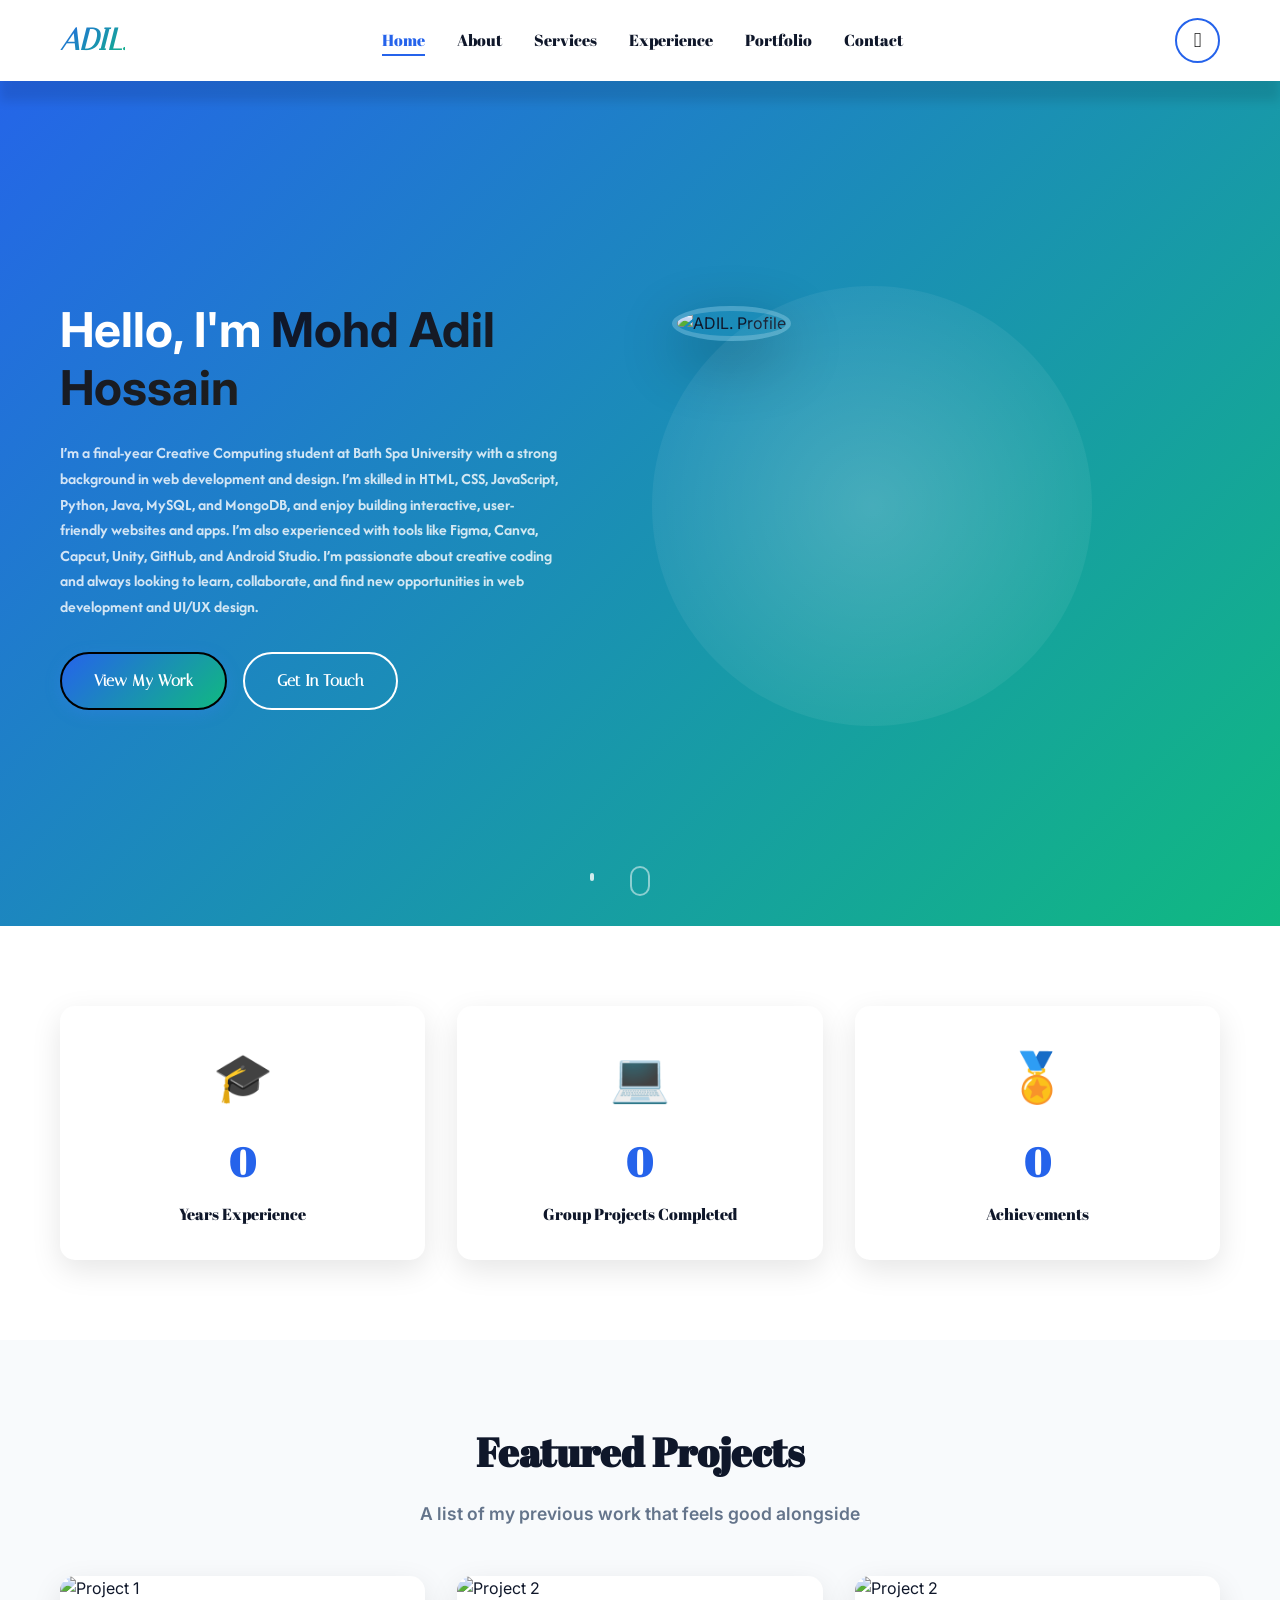
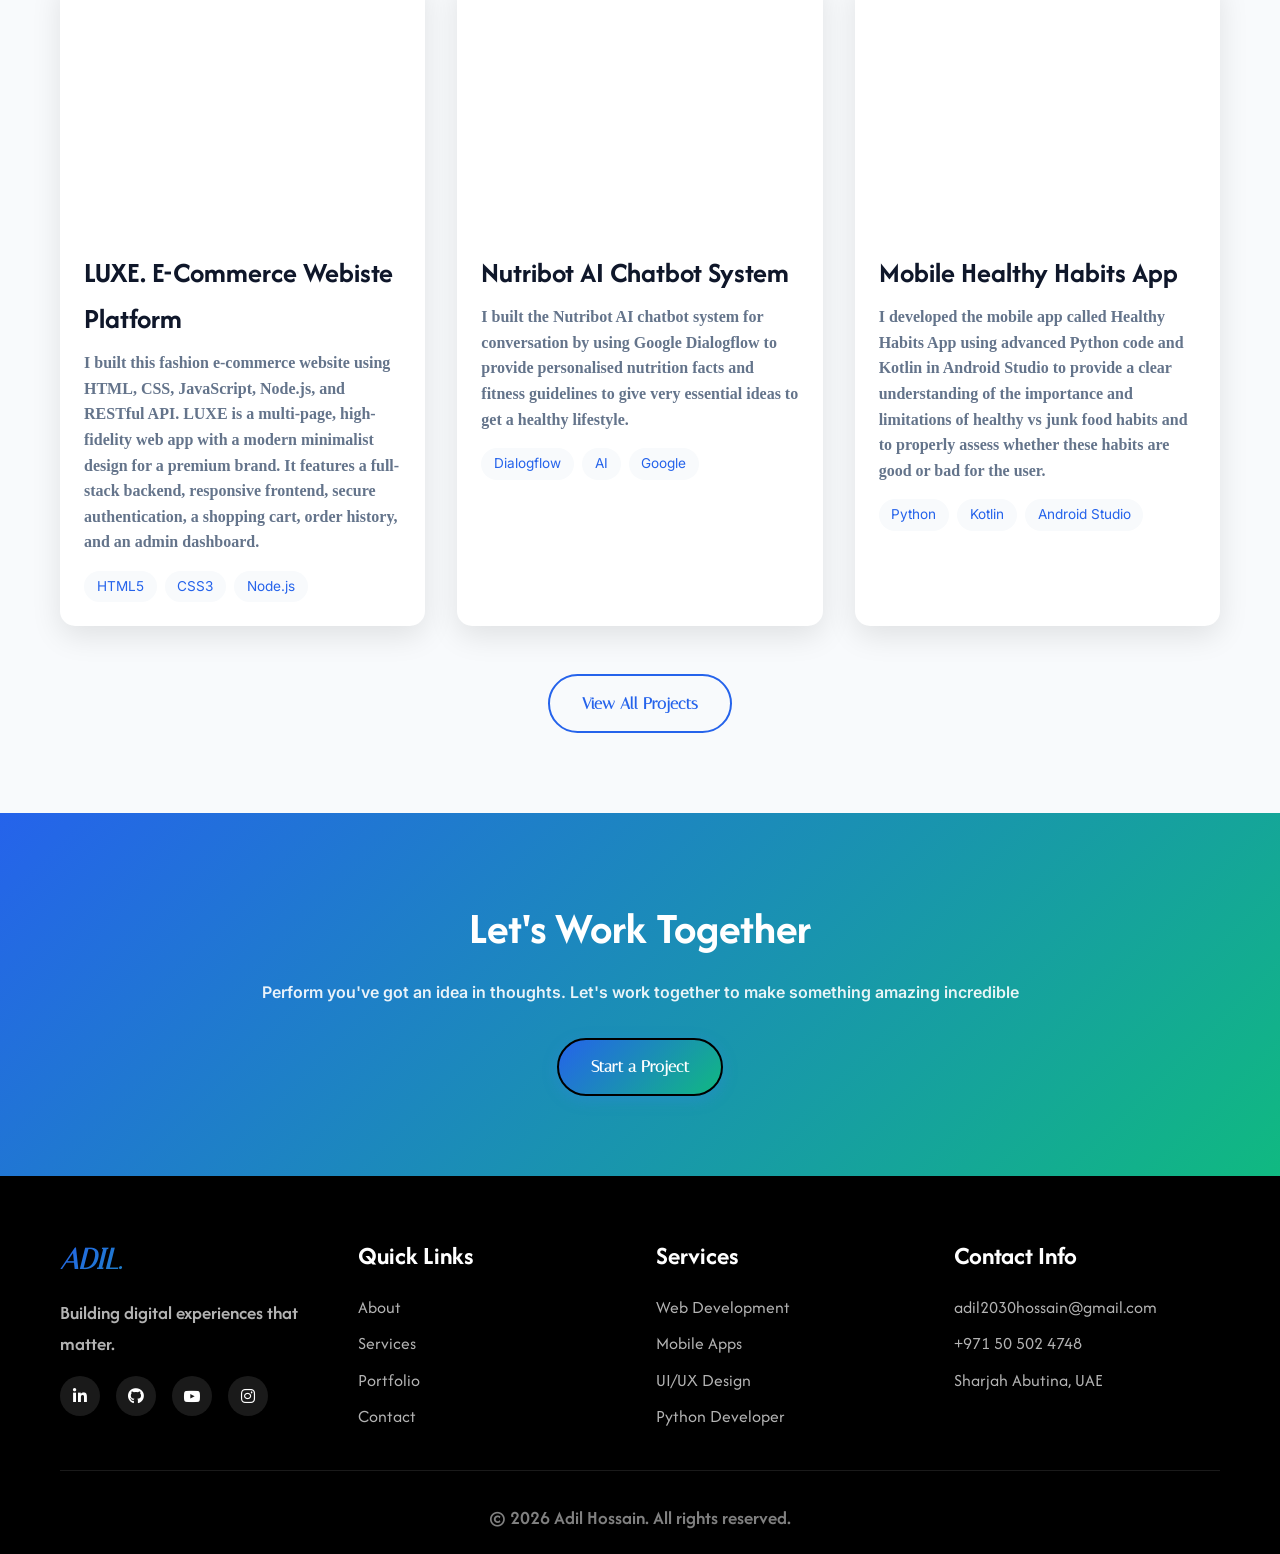
==== index.html @ f6f13a9c "html one" ====
<!DOCTYPE html>
<html lang="en">
<head>
    <meta charset="UTF-8">
    <meta name="viewport" content="width=device-width, initial-scale=1.0">
    <title>Adil. - Home</title>
    <link rel="stylesheet" href="css/styles.css">
    <link rel="stylesheet" href="https://cdnjs.cloudflare.com/ajax/libs/font-awesome/6.5.1/css/all.min.css">
    <link rel="stylesheet" href="https://cdnjs.cloudflare.com/ajax/libs/font-awesome/4.7.0/css/font-awesome.min.css">"
</head>
<body>
    
    <!-- Header/Navigation Section Tag -->
    <nav class="navbar" id="navbar">
        <div class="container nav-container">
            <!-- Logo Structure for styling -->
            <a class="Logo" href="/index.html">ADIL.</a>
            <ul class="nav-menu" id="navMenu">
                <li><a href="/index.html" class="active">Home</a></li>
                <li><a href="pages/about.html">About</a></li>
                <li><a href="pages/services.html">Services</a></li>
                <li><a href="pages/experience.html">Experience</a></li>
                <li><a href="pages/portfolio.html">Portfolio</a></li>
                <li><a href="pages/contact.html">Contact</a></li>
            </ul>
            <button class="theme-toggle" id="themeToggle" aria-label="Toggle theme">
                <span class="sun-icon">𖤓</span>
                <span class="moon-icon">⏾</span>
            </button>
            <div class="hamburger" id="hamburger">
                <span></span>
                <span></span>
                <span></span>
            </div>
        </div>
    </nav>

    <!-- Hero Section -->
    <section class="hero">
        <div class="hero-particles" id="particles"></div>
        <div class="container hero-content">
            <div class="hero-text">
                <h1 class="fade-in">Hello, I'm <span class="gradient-text">Mohd Adil Hossain</span></h1>
                <h2 class="typing-text" id="typingText"></h2>
                <p class="hero-description fade-in-delay">
                    I’m a final-year Creative Computing student at Bath Spa University with a strong background in web development and design. 
                    I’m skilled in HTML, CSS, JavaScript, Python, Java, MySQL, and MongoDB, and enjoy building interactive, user-friendly websites 
                    and apps. I’m also experienced with tools like Figma, Canva, Capcut, Unity, GitHub, and Android Studio. I’m passionate about 
                    creative coding and always looking to learn, collaborate, and find new opportunities in web development and UI/UX design.
                </p>
                <div class="hero-buttons fade-in-delay-2">
                    <a href="pages/portfolio.html" class="btn btn-primary">View My Work</a>
                    <a href="pages/contact.html" class="btn btn-secondary">Get In Touch</a>
                </div>
            </div>
            <div class="hero-image">
                <div class="image-wrapper">
                    <img src="/images/profile1.JPG" alt="ADIL. Profile" id="profileImg">
                    <div class="glow-effect"></div>
                </div>
            </div>
        </div>
        <div class="scroll-indicator">
            <span></span>
        </div>
    </section>

    <!-- Quick Stats -->
    <section class="stats-section">
        <div class="container">
            <div class="stats-grid">
                <!-- Card 1 -->
                <div class="stat-card">
                    <div class="stat-icon">🎓</div>
                    <h3 class="stat-number" data-target="3">0</h3>
                    <p>Years Experience</p>
                </div>
                <!-- Card 2 -->
                <div class="stat-card">
                    <div class="stat-icon">💻</div>
                    <h3 class="stat-number" data-target="15">0</h3>
                    <p>Group Projects Completed</p>
                </div>
                <!-- Card 3 -->
                <div class="stat-card">
                    <div class="stat-icon">🏅</div>
                    <h3 class="stat-number" data-target="3">0</h3>
                    <p>Achievements</p>
                </div>
            </div>
        </div>
    </section>

    <!-- featured work preview -->
    <section class="featured-section">
        <div class="container">
            <div class="section-header">
                <h2>Featured Projects</h2>
                <p>A list of my previous work that feels good alongside</p>
            </div>
            <div class="featured-grid">
                <!-- Project 1 -->
                <div class="featured-card">
                    <div class="featured-image">
                        <img src="/images/website.png" alt="Project 1">
                        <div class="featured-overlay">
                            <a href="https://luxe-ecommerce-website-live-afyw.vercel.app/" class="view-btn">View Project</a>
                        </div>
                    </div>
                    <div class="featured-content">
                        <h3>LUXE. E-Commerce Webiste Platform</h3>
                        <p>I built this fashion e-commerce website using HTML, CSS, JavaScript, Node.js, and RESTful API. LUXE is a multi-page, 
                            high-fidelity web app with a modern minimalist design for a premium brand. It features a full-stack backend, responsive 
                            frontend, secure authentication, a shopping cart, order history, and an admin dashboard.
                        </p>
                        <div class="tags">
                            <span>HTML5</span>
                            <span>CSS3</span>
                            <span>Node.js</span>
                        </div>
                    </div>
                </div>
                <!-- Project 2 -->
                <div class="featured-card">
                    <div class="featured-image">
                        <img src="/images/Nurtibot.jpg" alt="Project 2">
                        <div class="featured-overlay">
                            <a href="https://bot.dialogflow.com/28cc032a-9799-4721-a800-a01c3e913f15" class="view-btn">View Project</a>
                        </div>
                    </div>
                    <div class="featured-content">
                        <h3>Nutribot AI Chatbot System</h3>
                        <p>I built the Nutribot AI chatbot system for conversation by using Google Dialogflow to provide personalised nutrition facts 
                            and fitness guidelines to give very essential ideas to get a healthy lifestyle.
                        </p>
                        <div class="tags">
                            <span>Dialogflow</span>
                            <span>AI</span>
                            <span>Google</span>
                        </div>
                    </div>
                </div>
                <!-- Project 3 -->
                <div class="featured-card">
                    <div class="featured-image">
                        <img src="images/hh1.png" alt="Project 2">
                        <div class="featured-overlay">
                            <a href="https://github.com/DC-BSU-RAK/projects-collection-2025-MOHDADHIL2023" class="view-btn">View Project</a>
                        </div>
                    </div>
                    <div class="featured-content">
                        <h3>Mobile Healthy Habits App</h3>
                        <p>I developed the mobile app called Healthy Habits App using advanced Python code and Kotlin in Android Studio to provide a clear 
                            understanding of the importance and limitations of healthy vs junk food habits and to properly assess whether these habits are 
                            good or bad for the user.
                        </p>
                        <div class="tags">
                            <span>Python</span>
                            <span>Kotlin</span>
                            <span>Android Studio</span>
                        </div>
                    </div>
                </div>
            </div>
            <div class="view-all">
                <a href="pages/portfolio.html" class="btn btn-outline">View All Projects</a>
            </div>
        </div>
    </section>

    <!-- CTA Section -->
    <section class="cta-section">
        <div class="container">
            <div class="cta-content">
                <h2>Let's Work Together</h2>
                <p>Perform you've got an idea in thoughts. Let's work together to make something amazing incredible</p>
                <a href="pages/contact.html" class="btn btn-primary">Start a Project</a>
            </div>
        </div>
    </section>

    <!-- Footer -->
    <footer class="footer">
        <div class="container">
            <div class="footer-content">
                <div class="footer-section">
                    <h3 href="/index.html">ADIL.</h3>
                    <p>Building digital experiences that matter.</p>
                    <div class="social-links">
                        <a href="https://www.linkedin.com/in/mohd-adil-hossain/" aria-label="Linkedin"><i class="fab fa-linkedin"></i></a>
                        <a href="https://github.com/MOHDADHIL2023" aria-label="Github"><i class="fab fa-github"></i></a>
                        <a href="https://www.youtube.com/@mhd_adil_hossain" aria-label="Youtube"><i class="fa fa-youtube-play"></i></a>
                        <a href="https://www.instagram.com/mhd_adil_hossain/" aria-label="Instagram"><i class="fab fa-instagram"></i></a>
                    </div>
                </div>
                <div class="footer-section">
                    <h4>Quick Links</h4>
                    <ul>
                        <li><a href="pages/about.html">About</a></li>
                        <li><a href="pages/services.html">Services</a></li>
                        <li><a href="pages/portfolio.html">Portfolio</a></li>
                        <li><a href="pages/contact.html">Contact</a></li>
                    </ul>
                </div>
                <div class="footer-section">
                    <h4>Services</h4>
                    <ul>
                        <li><a href="pages/services.html">Web Development</a></li>
                        <li><a href="pages/services.html">Mobile Apps</a></li>
                        <li><a href="pages/services.html">UI/UX Design</a></li>
                        <li><a href="pages/services.html">Python Developer</a></li>
                    </ul>
                </div>
                <div class="footer-section">
                    <h4>Contact Info</h4>
                    <ul class="contact-info">
                        <li><a href="mailto:adil2030hossain@gmail.com">adil2030hossain@gmail.com</a></li>
                        <li>+971 50 502 4748</li>
                        <li>Sharjah Abutina, UAE</li>
                    </ul>
                </div>
            </div>
            <div class="footer-bottom">
                <p>&copy; 2026 Adil Hossain. All rights reserved.</p>
            </div>
        </div>
    </footer>

    <!-- Back to Top Button -->
    <button class="back-to-top" id="backToTop">↑</button>

    <script src="js/script.js"></script>

</body>
</html>
---- css/styles.css ----
/* import the custom fonts from google*/
@import url('https://fonts.googleapis.com/css2?family=Abhaya+Libre:wght@400;500;600;700;800&family=Aboreto&family=Abril+Fatface&family=Abyssinica+SIL&family=Afacad:ital,wght@0,400..700;1,400..700&family=Alice&family=Instrument+Serif:ital@0;1&family=Inter:ital,opsz,wght@0,14..32,100..900;1,14..32,100..900&family=Italiana&family=Patua+One&family=Stack+Sans+Notch:wght@200..700&display=swap');

/* ===== GLOBAL STYLES ===== */
:root {
    /* Light Mode Colors */
    --primary: #2563eb;
    --primary-dark: #1e40af;
    --secondary: #10b981;
    --accent: #059669;
    --dark: #000000;
    --dark-light: #1a1a1a;
    --light: #f8fafc;
    --text-dark: #0f172a;
    --text-light: #64748b;
    --white: #ffffff;
    --bg-primary: #ffffff;
    --bg-secondary: #f8fafc;
    --card-bg: #ffffff;
    --gradient: linear-gradient(135deg, #2563eb 0%, #10b981 100%);
    --shadow: 0 10px 30px rgba(0, 0, 0, 0.1);
    --shadow-lg: 0 20px 60px rgba(0, 0, 0, 0.15);
}

/* Dark Mode Colors */
body.dark-mode {
    --primary: #3b82f6;
    --primary-dark: #2563eb;
    --secondary: #10b981;
    --accent: #059669;
    --dark: #ffffff;
    --light: #0f172a;
    --text-dark: #f1f5f9;
    --text-light: #94a3b8;
    --bg-primary: #0a0a0a;
    --bg-secondary: #1a1a1a;
    --card-bg: #1e1e1e;
    --gradient: linear-gradient(135deg, #2563eb 0%, #10b981 100%);
    --shadow: 0 10px 30px rgba(0, 0, 0, 0.5);
    --shadow-lg: 0 20px 60px rgba(0, 0, 0, 0.7);
}

* {
    margin: 0;
    padding: 0;
    box-sizing: border-box;
}

html {
    scroll-behavior: smooth;
}

body {
    font-family: "Inter", sans-serif;
    line-height: 1.6;
    color: var(--text-dark);
    background: var(--bg-primary);
    overflow-x: hidden;
    transition: background-color 0.3s ease, color 0.3s ease;
}

.container {
    max-width: 1200px;
    margin: 0 auto;
    padding: 0 20px;
}

/* ===== NAVIGATION ===== */
.navbar {
    position: fixed;
    top: 0;
    left: 0;
    width: 100%;
    font-family: "Abril Fatface", serif;
    background: var(--bg-primary);
    backdrop-filter: blur(10px);
    box-shadow: 0 20px 10px rgba(0, 0, 0, 0.1);
    z-index: 1000;
    transition: all 0.3s ease;
}

body.dark-mode .navbar {
    background: rgba(10, 10, 10, 0.95);
    box-shadow: 0 20px 20px rgba(0, 0, 0, 0.15);
}

.navbar.scrolled {
    background: var(--bg-primary);
    box-shadow: 0 20px 20px rgba(0, 0, 0, 0.15);
}

body.dark-mode .navbar.scrolled {
    box-shadow: 0 2px 20px rgba(255, 255, 255, 0.1);
}

.nav-container {
    display: flex;
    justify-content: space-between;
    align-items: center;
    padding: 1rem 20px;
}

.Logo {
    font-size: 1.9rem;
    font-weight: 800;
    background: var(--gradient);
    -webkit-background-clip: text;
    -webkit-text-fill-color: transparent;
    background-clip: text;
    text-decoration: none;
    font-family: "Italiana", sans-serif;
    font-style: italic;
}

.nav-menu {
    display: flex;
    list-style: none;
    gap: 2rem;
    align-items: center;
}

.nav-menu a {
    text-decoration: none;
    color: var(--text-dark);
    font-weight: 500;
    transition: color 0.3s ease;
    position: relative;
}

.nav-menu a::after {
    content: '';
    position: absolute;
    bottom: -5px;
    left: 0;
    width: 0;
    height: 2px;
    background: var(--primary);
    transition: width 0.3s ease;
}

.nav-menu a:hover::after,
.nav-menu a.active::after {
    width: 100%;
}

.nav-menu a:hover,
.nav-menu a.active {
    color: var(--primary);
}

.hamburger {
    display: none;
    flex-direction: column;
    cursor: pointer;
    gap: 5px;
}

.hamburger span {
    width: 25px;
    height: 3px;
    background: var(--text-dark);
    transition: all 0.3s ease;
}

/* Theme Toggle Button */
.theme-toggle {
    background: var(--card-bg);
    border: 2px solid var(--primary);
    width: 45px;
    height: 45px;
    border-radius: 50px;
    display: flex;
    align-items: center;
    justify-content: center;
    cursor: pointer;
    font-size: 1.3rem;
    transition: all 0.3s ease;
    margin-left: 1rem;
}

.theme-toggle:hover {
    background: var(--primary);
    color: var(--white);
    transform: rotate(20deg);
}

.theme-toggle .sun-icon, .theme-toggle .moon-icon {
    display: none;
}

body.dark-mode .theme-toggle .moon-icon {
    display: block;
}

body:not(.dark-mode) .theme-toggle .sun-icon {
    display: block;
}

/* ==== BUTTONS ==== */
.btn {
    display: inline-block;
    padding: 0.9rem 2rem;
    border-radius: 50px;
    text-decoration: none;
    font-family: "Italiana", sans-serif;
    font-weight: 800;
    transition: all 0.3s ease;
    cursor: pointer;
    border: 2px solid var(--dark);
    font-size: 1rem;
}

.btn-primary {
    background: var(--gradient);
    color: var(--white);
    box-shadow: 0 4px 15px rgba(59, 130, 246, 0.3);
}

.btn-primary:hover {
    transform: translateY(-2px);
    box-shadow: 0 6px 20px rgba(59, 130, 246, 0.4);
}

.btn-secondary {
    background: transparent;
    color: var(--white);
    border: 2px solid var(--white);
}

.btn-secondary:hover {
    background: var(--white);
    color: var(--primary);
}

.btn-outline {
    background: transparent;
    color: var(--primary);
    border: 2px solid var(--primary);
}

.btn-outline:hover {
    background: var(--primary);
    color: var(--white);
}

.btn-block {
    width: 100%;
    text-align: center;
}

/* ==== HERO SECTION ==== */
.hero {
    min-height: 100vh;
    background: var(--gradient);
    display: flex;
    align-items: center;
    justify-content: center;
    padding: 120px 20px 60px;
    position: relative;
    overflow: hidden;
}

.hero-particles {
    position: absolute;
    width: 100%;
    height: 100%;
    top: 0;
    left: 0;
}

.hero-content {
    display: grid;
    grid-template-columns: 1fr 1fr;
    gap: 4rem;
    align-items: center;
    position: relative;
    z-index: 1;
}

.hero-text h1 {
    font-size: 3.0rem;
    color: var(--white);
    margin-bottom: 1rem;
    line-height: 1.2;
}

.gradient-text {
    background: linear-gradient(135deg, #0f172a 0%, #1e1e1e 100%);
    -webkit-background-clip: text;
    -webkit-text-fill-color: transparent;
}

.typing-text {
    font-size: 1.8rem;
    color: rgba(255, 255, 255, 0.9);
    margin-bottom: 1.5rem;
}

.hero-description {
    font-size: 1.0rem;
    color: rgba(255, 255, 255, 0.8);
    font-family: "Afacad", sans-serif;
    margin-bottom: 2rem;
    font-weight: 800;
    max-width: 500px;
}

.hero-buttons {
    display: flex;
    gap: 1rem;
    flex-wrap: wrap;
}

.image-wrapper {
    position: relative;
    width: 400px;
    height: 400px;
}

.image-wrapper img {
    width: 100%;
    height: 100%;
    border: 5px solid rgba(255, 255, 255, 0.2);
    box-shadow: 0 20px 60px rgba(0, 0, 0, 0.3);
    border-radius: 60%;
    object-fit: cover;
}

.glow-effect {
    position: absolute;
    inset: -20px;
    background: radial-gradient(circle, rgba(255,255,255,0.2), transparent);
    border-radius: 50%;
    animation: pulse 3s ease-in-out infinite;
}

@keyframes pulse {
    0%, 100% {
        opacity: 0.5;
        transform: scale(1);
    }
    50% {
        opacity: 0.8;
        transform: scale(1.05);
    }
}

.scroll-indicator {
    position: absolute;
    bottom: 30px;
    left: 50%;
    transform: translateX(-50%);
}

.scroll-indicator span {
    display: block;
    width: 20px;
    height: 30px;
    border: 2px solid rgba(255,255,255,0.5);
    border-radius: 15px;
    position: relative;
}

.scroll-indicator span::before {
    content: '';
    position: absolute;
    top: 5px;
    left: 50%;
    transform: translateX(-50px);
    width: 4px;
    height: 8px;
    background: rgba(255,255,255,0.8);
    border-radius: 2px;
    animation: scroll 2s infinite;
}

@keyframes scroll {
    0% {
        opacity: 1;
        transform: translateX(-50%) translateY(0);
    }
    100% {
        opacity: 0;
        transform: translateX(-50%) translateY(15px);
    }
}

/* ===== PAGE HEADER ===== */
.page-header {
    padding: 150px 20px 80px;
    background: var(--gradient);
    text-align: center;
    color: var(--white);
}

.page-header h1 {
    font-size: 3rem;
    margin-bottom: 1rem;
}

.page-header p {
    font-size: 1.25rem;
    font-family: "Afacad", sans-serif;
    font-weight: 500;
    opacity: 0.9;
}

/* ===== STATS SECTION ===== */
.stats-section {
    padding: 80px 20px;
    background: var(--bg-primary);
}

.stats-grid {
    display: grid;
    grid-template-columns: repeat(auto-fit, minmax(200px, 1fr));
    gap: 2rem;
}

.stat-card {
    text-align: center;
    padding: 2rem;
    font-family: "Abril Fatface", serif;
    background: var(--card-bg);
    border-radius: 15px;
    transition: transform 0.3s ease;
    box-shadow: var(--shadow);
}

.stat-card:hover {
    transform: translateY(-10px);
}

.stat-icon {
    font-size: 3rem;
    margin-bottom: 1rem;
}

.stat-number {
    font-size: 2.5rem;
    color: var(--primary);
    font-weight: 700;
    margin-bottom: 0.5rem;
}

/* ===== FEATURED SECTION ===== */
.featured-section {
    padding: 80px 20px;
    background: var(--bg-secondary);
}

.section-header {
    text-align: center;
    margin-bottom: 3rem;
}

.section-header h2 {
    font-size: 2.5rem;
    margin-bottom: 1rem;
    font-family: "Abril Fatface", serif;
    color: var(--text-dark);
}

.section-header p {
    color: var(--text-light);
    font-size: 1.1rem;
    font-weight: 600;
    font-family: "Inter", sans-serif;
}

.featured-grid {
    display: grid;
    grid-template-columns: repeat(auto-fit, minmax(300px, 1fr));
    gap: 2rem;
    margin-bottom: 3rem;
}

.featured-card {
    background: var(--card-bg);
    border-radius: 15px;
    overflow: hidden;
    box-shadow: var(--shadow);
    transition: transform 0.3s ease;
}

.featured-card:hover {
    transform: translateY(-10px);
}

.featured-image {
    position: relative;
    height: 250px;
    overflow: hidden;
}

.featured-image img {
    width: 100%;
    height: 100%;
    object-fit: cover;
    transition: transform 0.3s ease;
}

.featured-card:hover .featured-image img {
    transform: scale(1.1);
}

.featured-overlay {
    position: absolute;
    inset: 0;
    background: rgba(59, 130, 246, 0.9);
    display: flex;
    align-items: center;
    justify-content: center;
    opacity: 0;
    transition: opacity 0.3s ease;
}

.featured-card:hover .featured-overlay {
    opacity: 1;
}

.view-btn {
    padding: 0.8rem 2rem;
    background: var(--white);
    color: var(--primary);
    border: none;
    border-radius: 50px;
    cursor: pointer;
    font-weight: 600;
    text-decoration: none;
}

.featured-content {
    padding: 1.5rem;
}

.featured-content h3 {
    font-size: 1.8rem;
    margin-bottom: 0.5rem;
    font-family: "Afacad", sans-serif;
    color: var(--text-dark);
}

.featured-content p {
    color: var(--text-light);
    margin-bottom: 1rem;
    font-weight: 600;
    font-family: 'Times New Roman', Times, serif;
}

.tags {
    display: flex;
    gap: 0.5rem;
    flex-wrap: wrap;
}

.tags span {
    padding: 0.3rem 0.8rem;
    background: var(--light);
    color: var(--primary);
    border-radius: 20px;
    font-size: 0.85rem;
}

.view-all {
    text-align: center;
}

/* ===== CTA SECTION ===== */
.cta-section {
    padding: 80px 20px;
    background: var(--gradient);
    text-align: center;
    color: var(--white);
}

.cta-content h2 {
    font-size: 2.8rem;
    font-family: "Afacad", sans-serif;
    margin-bottom: 1rem;
}

.cta-content p {
    font-size: 1.0rem;
    font-family: "Inter", sans-serif;
    margin-bottom: 2rem;
    font-weight: 600;
    opacity: 0.9;
}

/* ===== ABOUT SECTION ===== */
.about-section {
    padding: 80px 20px;
    background: var(--bg-primary);
}

.about-grid {
    display: grid;
    grid-template-columns: 1fr 1.5fr;
    gap: 4rem;
    align-items: center;
}

.about-image {
    position: relative;
}

.about-image img {
    width: 100%;
    border-radius: 15px;
    box-shadow: var(--shadow-lg);
}

.experience-badge {
    position: absolute;
    bottom: 20px;
    right: 20px;
    background: var(--card-bg);
    padding: 1.5rem;
    border-radius: 15px;
    box-shadow: var(--shadow);
    text-align: center;
}

.badge-number {
    font-size: 2.5rem;
    font-weight: 700;
    font-family: "Afacad", sans-serif;
    color: var(--primary);
    display: block;
}

.badge-text {
    font-size: 1.2rem;
    font-family: "Afacad", sans-serif;
    margin-bottom: 0.5rem;
}

.about-content h2 {
    font-size: 2.5rem;
    margin-bottom: 0.5rem;
}

.about-content h3 {
    font-size: 1.5rem;
    margin-bottom: 1.5rem;
}

.about-content p {
    margin-bottom: 1rem;
    color: var(--text-dark);
    font-family: "Afacad", sans-serif;
    line-height: 1.8;
}

/* ===== SKILLS SECTION ===== */
.skills-section {
    padding: 80px 20px;
    background: var(--bg-secondary);
}

.skills-grid {
    display: grid;
    grid-template-columns: repeat(auto-fit, minmax(280px, 1fr));
    gap: 2rem;
}

.skill-category {
    background: var(--card-bg);
    padding: 2rem;
    border-radius: 15px;
    box-shadow: var(--shadow);
}

.skill-category h3 {
    margin-bottom: 1.5rem;
    color: var(--primary);
}

.skill-info {
    display: flex;
    font-family: "Afacad", sans-serif;
    justify-content: space-between;
    margin-bottom: 0.5rem;
    font-size: 1.18rem;
}

.skill-bar {
    height: 8px;
    background: var(--bg-secondary);
    border-radius: 10px;
    overflow: hidden;
}

.skill-progress {
    height: 100%;
    background: var(--gradient);
    border-radius: 10px;
    transition: width 1s ease;
}

/* ===== EDUCATION & TIMELINE ===== */
.education-section, .experience-section {
    padding: 80px 20px;
    background: var(--bg-primary);
}

.timeline {
    position: relative;
    max-width: 900px;
    margin: 0 auto;
}

.timeline::before {
    content: '';
    position: absolute;
    left: 50%;
    transform: translateX(-50%);
    width: 2px;
    height: 100%;
    background: var(--primary);
}

.timeline-item {
    margin-bottom: 3rem;
    position: relative;
}

.timeline-item.left {
    padding-right: 50%;
    text-align: right;
}

.timeline-item.right {
    padding-left: 50%;
}

.timeline-icon {
    position: absolute;
    left: 50%;
    transform: translateX(-50%);
    width: 50px;
    height: 50px;
    background: var(--card-bg);
    border: 3px solid var(--primary);
    border-radius: 50%;
    display: flex;
    align-items: center;
    justify-content: center;
    font-size: 1.5rem;
    z-index: 1;
}

.timeline-content {
    background: var(--card-bg);
    padding: 2rem;
    border-radius: 15px;
    box-shadow: var(--shadow);
}

.timeline-content h3 {
    font-size: 1.5rem;
    font-family: "Afacad", sans-serif;
    margin-bottom: 0.3rem;
    color: var(--text-dark);
}

.timeline-content h4 {
    color: var(--primary);
    font-size: 1rem;
    font-family: "Italiana", sans-serif;
    margin-bottom: 1rem;
}

.timeline-content p {
    list-style-position: inside;
    color: var(--text-light);
}

.timeline-content ul {
    list-style-position: inside;
    color: var(--text-light);
}

.tech-stack {
    display: flex;
    gap: 0.5rem;
    flex-wrap: wrap;
    margin-top: 1rem;
}

.tech-stack span {
    padding: 0.3rem 0.8rem;
    background: var(--bg-secondary);
    border-radius: 20px;
    font-size: 0.85rem;
    color: var(--primary);
}

/* ===== CERTIFICATES ===== */
.certifications-section {
    padding: 80px 20px;
    background: var(--bg-secondary);
}

.cert-grid {
    display: grid;
    grid-template-columns: repeat(auto-fit, minmax(280px, 1fr));
    gap: 2rem;
}

.cert-card {
    background: var(--card-bg);
    border-radius: 15px;
    box-shadow: var(--shadow);
    overflow: hidden;
    transition: transform 0.3s ease, box-shadow 0.3s ease;
}

.cert-card:hover {
    transform: translateY(-10px);
    box-shadow: var(--shadow-lg);
}

.cert-image {
    width: 100%;
    height: 200px;
    background: linear-gradient(135deg, #667eea 0%, #764ba2 100%);
    display: flex;
    align-items: center;
    justify-content: center;
    overflow: hidden;
}

.cert-image img {
    width: 100%;
    height: 100%;
    object-fit: cover;
}

.cert-info {
    padding: 1.5rem;
}

.cert-icon {
    font-size: 3rem;
    margin-bottom: 1rem;
}

.cert-card h3 {
    font-size: 1.5rem;
    font-family: "Afacad", sans-serif;
    margin-bottom: 0.5rem;
    color: var(--text-dark);
}

.cert-card p {
    color: var(--text-light);
    margin-bottom: 0.5rem;
    font-family: "Italiana", sans-serif;
    font-size: 1rem;
    font-weight: 500;
}

.cert-year {
    display: inline-block;
    padding: 0.3rem 1rem;
    background: var(--bg-secondary);
    color: var(--primary);
    border-radius: 20px;
    font-size: 0.85rem;
    font-weight: 600;
}

/* ===== SERVICES ===== */
.services-section {
    padding: 80px 20px;
    background: var(--bg-primary);
}

.services-grid {
    display: grid;
    grid-template-columns: repeat(auto-fit, minmax(320px, 1fr));
    gap: 2rem;
}

.service-card {
    background: var(--card-bg);
    padding: 2.5rem;
    border-radius: 15px;
    transition: all 0.3s ease;
    box-shadow: var(--shadow);
}

.service-card:hover {
    transform: translateY(-10px);
    box-shadow: var(--shadow-lg);
}

.service-icon {
    font-size: 3.5rem;
    margin-bottom: 1rem;
}

.service-card h3 {
    font-size: 1.8rem;
    font-family: "Afacad", sans-serif;
    margin-bottom: 1rem;
    color: var(--text-dark);
}

.service-card > p {
    color: var(--text-light);
    font-weight: 600;
    font-family: 'Times New Roman', Times, serif;
    margin-bottom: 1.5rem;
}

.service-tech {
    display: flex;
    gap: 0.5rem;
    flex-wrap: wrap;
}

.service-tech span {
    padding: 0.3rem 0.8rem;
    background: var(--light);
    border: 1px solid var(--primary);
    color: var(--primary);
    border-radius: 20px;
    font-size: 0.85rem;
}

/* ===== INTERNSHIP ===== */
.internship-section {
    padding: 80px 20px;
    background: var(--bg-secondary);
}

.internship-grid {
    display: grid;
    grid-template-columns: repeat(auto-fit, minmax(400px, 1fr));
    gap: 2rem;
}

.internship-card {
    background: var(--card-bg);
    padding: 2rem;
    border-radius: 15px;
    box-shadow: var(--shadow);
}

.internship-header {
    display: flex;
    justify-content: space-between;
    align-items: center;
    margin-bottom: 0.5rem;
}

.internship-header h3 {
    font-size: 1.3rem;
    color: var(--text-dark);
    font-size: 1.5rem;
    font-family: "Afacad", sans-serif;
}

.internship-date {
    padding: 0.3rem 1rem;
    background: var(--primary);
    color: var(--white);
    border-radius: 20px;
    font-size: 0.85rem;
}

.internship-card h4 {
    color: var(--primary);
    margin-bottom: 1rem;
    font-size: 1rem;
    font-family: Italiana, sans-serif;
}

.internship-card p {
    color: var(--text-light);
    margin-bottom: 1rem;
}

.internship-card ul {
    list-style-position: inside;
    color: var(--text-light);
}

/* ===== PORTFOLIO ===== */
.filter-section {
    padding: 60px 20px 20px;
    background: var(--bg-primary);
}

.filter-buttons {
    display: flex;
    justify-content: center;
    gap: 1rem;
    flex-wrap: wrap;
}

.filter-btn {
    padding: 0.7rem 1.5rem;
    background: var(--card-bg);
    border: 2px solid transparent;
    border-radius: 50px;
    cursor: pointer;
    transition: all 0.3s ease;
    font-weight: 500;
    color: var(--text-dark);
    font-size: 1.1rem;
    font-family: "Afacad", sans-serif;
}

.filter-btn:hover, .filter-btn.active {
    background: var(--primary);
    color: var(--white);
    border-color: var(--primary);
}

.portfolio-section {
    padding: 40px 20px 80px;
    background: var(--bg-primary);
}
 
.portfolio-grid {
    display: grid;
    grid-template-columns: repeat(auto-fill, minmax(320px, 1fr));
    gap: 2rem;
}
 
.portfolio-item {
    background: var(--card-bg);
    border-radius: 15px;
    overflow: hidden;
    box-shadow: var(--shadow);
    transition: transform 0.3s ease;
}
 
.portfolio-item:hover {
    transform: translateY(-10px);
}
 
.portfolio-image {
    position: relative;
    height: 250px;
    overflow: hidden;
}
 
.portfolio-image img {
    width: 100%;
    height: 100%;
    object-fit: cover;
    transition: transform 0.3s ease;
}
 
.portfolio-item:hover .portfolio-image img {
    transform: scale(1.1);
}
 
.portfolio-overlay {
    position: absolute;
    inset: 0;
    background: rgba(59, 130, 246, 0.95);
    display: flex;
    align-items: center;
    justify-content: center;
    opacity: 0;
    transition: opacity 0.3s ease;
}
 
.portfolio-item:hover .portfolio-overlay {
    opacity: 1;
}
 
.portfolio-info {
    text-align: center;
    color: var(--white);
    padding: 2rem;
}
 
.portfolio-info h3 {
    margin-bottom: 0.5rem;
    font-size: 1.5rem;
    font-family: "Afacad", sans-serif;
}
 
.portfolio-info p {
    margin-bottom: 1rem;
    font-size: 1rem;
    font-weight: 600;
    font-family: Italiana, sans-serif;
}
 
.view-details {
    padding: 0.7rem 1.5rem;
    background: var(--white);
    color: var(--primary);
    border: none;
    border-radius: 50px;
    cursor: pointer;
    font-weight: 600;
}
 
.portfolio-tags {
    padding: 1rem;
    display: flex;
    gap: 0.5rem;
    flex-wrap: wrap;
}
 
.portfolio-tags span {
    padding: 0.3rem 0.8rem;
    background: var(--bg-secondary);
    color: var(--primary);
    border-radius: 20px;
    font-size: 0.85rem;
}

/* ===== MODEL ===== */
.modal {
    display: none;
    position: fixed;
    inset: 0;
    background: rgba(0, 0, 0, 0.85);
    z-index: 2000;
    align-items: center;
    justify-content: center;
    padding: 20px;
}

.modal.active {
    display: flex;
}

.modal-content {
    background: var(--card-bg);
    max-width: 700px;
    width: 100%;
    border-radius: 15px;
    padding: 2rem;
    max-height: 90vh;
    overflow-y: auto;
    position: relative;
}

.modal-close {
    position: absolute;
    top: 1rem;
    right: 1rem;
    font-size: 2rem;
    cursor: pointer;
    color: var(--text-light);
    transition: color 0.3s ease;
}

.modal-close:hover {
    color: var(--text-dark);
}

/* ===== CONTACT ===== */
.contact-section {
    padding: 80px 20px;
    background: var(--bg-primary);
}

.contact-grid {
    display: grid;
    grid-template-columns: 1fr 1.5fr;
    gap: 4rem;
}

.contact-info-side h2 {
    font-size: 2.5rem;
    margin-bottom: 1rem;
    font-family: "Afacad", sans-serif;
    color: var(--text-dark);
}

.contact-info-side > p {
    color: var(--text-light);
    margin-bottom: 2rem;
    line-height: 1.8;
    font-size: 1.1rem;
    font-weight: 700;
    font-family: Italiana, sans-serif;
}

.conatct-details {
    margin-bottom: 2rem;
}

.contact-item {
    display: flex;
    gap: 1rem;
    margin-bottom: 2rem;
    padding: 1.5rem;
    background: var(--card-bg);
    border-radius: 15px;
    box-shadow: var(--shadow);
    font-size: 1.2rem;
    font-family: "Afacad", sans-serif;
}

.contact-icon {
    font-size: 2rem;
    width: 50px;
    height: 50px;
    display: flex;
    align-items: center;
    justify-content: center;
}

.contact-item h4 {
    font-size: 1.2rem;
    margin-bottom: 0.3rem;
    color: var(--text-dark);
    font-family: "Afacad", sans-serif;
}

.contact-item p {
    color: var(--text-light);
    margin-bottom: 0.5rem;
}

.contact-item a {
    color: var(--primary);
    text-decoration: none;
    font-weight: 500;
}

.social-connect {
    margin-top: 2rem;
}

.social-connect h4 {
    margin-bottom: 1rem;
    font-family: "Afacad", sans-serif;
    font-size: 1.1rem;
}

.social-links-large {
    display: flex;
    flex-direction: column;
    gap: 0.5rem;
}

.social-links-large a {
    display: flex;
    align-items: center;
    gap: 1rem;
    padding: 1rem;
    background: var(--card-bg);
    border-radius: 10px;
    color: var(--text-dark);
    text-decoration: none;
    transition: all 0.3s ease;
    box-shadow: var(--shadow);
    font-weight: 700;
    font-family: Italiana, sans-serif;
}

.social-links-large a:hover {
    background: var(--primary);
    color: var(--white);
}

.contact-form {
    background: var(--card-bg);
    padding: 2.5rem;
    border-radius: 15px;
    box-shadow: var(--shadow);
}

.contact-form h3 {
    font-size: 2rem;
    margin-bottom: 0.5rem;
    color: var(--text-dark);
    font-family: "Afacad", sans-serif;
}

.contact-form > p {
    color: var(--text-light);
    margin-bottom: 2rem;
    font-weight: 700;
    font-family: Italiana, sans-serif;
}

.form-group {
    margin-bottom: 1.5rem;
}

.form-group label {
    display: block;
    margin-bottom: 0.5rem;
    color: var(--text-dark);
    font-weight: 500;
}

.form-group input,
.form-group select,
.form-group textarea {
    width: 100%;
    padding: 0.9rem;
    border: 2px solid transparent;
    background: var(--bg-primary);
    color: var(--text-dark);
    border-radius: 10px;
    font-size: 1rem;
    font-family: inherit;
    transition: border-color 0.3s ease;
}

.form-group input:focus,
.form-group select:focus,
.form-group textarea:focus {
    outline: none;
    border-color: var(--primary);
}

.checkbox-group label {
    display: flex;
    align-items: center;
    gap: 0.5rem;
    cursor: pointer;
}

.checkbox-group input[type="checkbox"] {
    width: auto;
    cursor: pointer;
}

.form-message {
    margin-top: 1rem;
    padding: 1rem;
    border-radius: 10px;
    display: none;
}

.form-message.success {
    background: #d1fae5;
    color: #065f46;
    display: block;
}

.form-message.error {
    background: #fee2e2;
    color: #991b1b;
    display: block;
}

/* ===== FOOTER ===== */
.footer {
    background: black;
    color: var(--white);
    padding: 60px 20px 20px;
}

.footer-content {
    display: grid;
    grid-template-columns: repeat(auto-fit, minmax(200px, 1fr));
    gap: 2rem;
    margin-bottom: 2rem;
}

.footer-section h3 {
    font-size: 1.8rem;
    margin-bottom: 1rem;
    background: var(--gradient);
    -webkit-background-clip: text;
    -webkit-text-fill-color: transparent;
    font-family: "Italiana", sans-serif;
    font-style: italic;
}

.footer-section h4 {
    font-size: 1.6rem;
    font-family: "Afacad", sans-serif;
    margin-bottom: 1rem;
}

.footer-section p {
    color: rgba(255, 255, 255, 0.7);
    font-weight: 600;
    font-size: 1.2rem;
    font-family: "Afacad", sans-serif;
    margin-bottom: 1rem;
}

.footer-section ul {
    list-style: none;
}

.footer-section ul li {
    margin-bottom: 0.5rem;
    font-family: "Afacad", sans-serif;
    font-size: 1.1rem;
}

.footer-section ul li a {
    color: rgba(255, 255, 255, 0.7);
    text-decoration: none;
    transition: color 0.3s ease;
}

.footer-section ul li a:hover {
    color: var(--white);
}

.contact-info li {
    margin-bottom: 0.5rem;
    color: rgba(255, 255, 255, 0.7);
}

.social-links {
    display: flex;
    gap: 1rem;
}

.social-links a {
    width: 40px;
    height: 40px;
    display: flex;
    align-items: center;
    justify-content: center;
    background: rgba(255, 255, 255, 0.1);
    border-radius: 50%;
    color: var(--white);
    text-decoration: none;
    transition: all 0.3s ease;
}

.social-links a:hover{
    background: var(--primary);
    transform: translateY(-3px);
}

.footer-bottom {
    text-align: center;
    padding-top: 2rem;
    font-size: 1.2rem;
    font-weight: 600;
    font-family: "Afacad", sans-serif;
    border-top: 1px solid rgba(255, 255, 255, 0.1);
    color: rgba(255, 255, 255, 0.5);
}

/* ===== BACK TO TOP ===== */
.back-to-top {
    position: fixed;
    bottom: 30px;
    right: 30px;
    width: 50px;
    height: 50px;
    background: var(--primary);
    color: var(--white);
    border: none;
    border-radius: 50%;
    font-size: 1.5rem;
    cursor: pointer;
    opacity: 0;
    visibility: hidden;
    transition: all 0.3s ease;
    z-index: 999;
}

.back-to-top.show {
    opacity: 1;
    visibility: visible;
}

.back-to-top:hover {
    background: var(--primary-dark);
    transform: translateY(-5px);
}

/* ===== ANIMATIONS ===== */
.fade-in {
    animation: fadeIn 1s ease-out;
}

.fade-in-delay {
    animation: fadeIn 1s ease-out 0.3s backwards;
}

.fade-in-delay-2 {
    animation: fadeIn 1s ease-out 0.6s backwards;
}

@keyframes fadeIn {
    from {
        opacity: 0;
        transform: translateY(30px);
    }
    to {
        opacity: 1;
        transform: translateY(0);
    }
}

/* ===== RESPONSIVE ===== */
@media (max-width: 968px) {
    .nav-menu {
        position: fixed;
        left: -100%;
        top: 70px;
        flex-direction: column;
        background: var(--bg-primary);
        width: 100%;
        text-align: center;
        transition: 0.3s;
        box-shadow: 0 10px 27px rgba(0, 0, 0, 0.15);
        padding: 2rem 0;
        border-top: 1px solid var(--primary);
    }

    .body.dark-mode .nav-menu {
        box-shadow: 0 10px 27px rgba(255, 255, 255, 0.1);
    }
    
    .nav-menu.active {
        left: 0;
    }

    .hamburger {
        display: flex;
    }

    .hero-content {
        grid-template-columns: 1fr;
        text-align: center;
    }

    .hero-text h1 {
        font-size: 2.5rem;
    }

    .image-wrapper {
        width: 300px;
        height: 300px;
        margin: 0 auto;
    }

    .about-grid {
        grid-template-columns: 1fr;
    }

    .timeline::before {
        left: 30px;
    }

    .timeline-item.left, 
    .timeline-item.right {
        padding-left: 80px;
        padding-right: 0;
        text-align: left;
    }

    .timeline-icon {
        left: 30px;
        transform: translateX(0);
    }

    .contact-grid {
        grid-template-columns: 1fr;
    }

    .internship-grid {
        grid-template-columns: 1fr;
    }
}

@media (max-width: 600px) {
    .hero-text h1 {
        font-size: 2rem;
    }

    .typing-text {
        font-size: 1.3rem;
    }

    .page-header h1 {
        font-size: 2rem;
    }

    .section-header h2 {
        font-size: 2rem;
    }

    .btn {
        padding: 0.7rem 1.5rem;
        font-size: 0.9rem;
    }
}
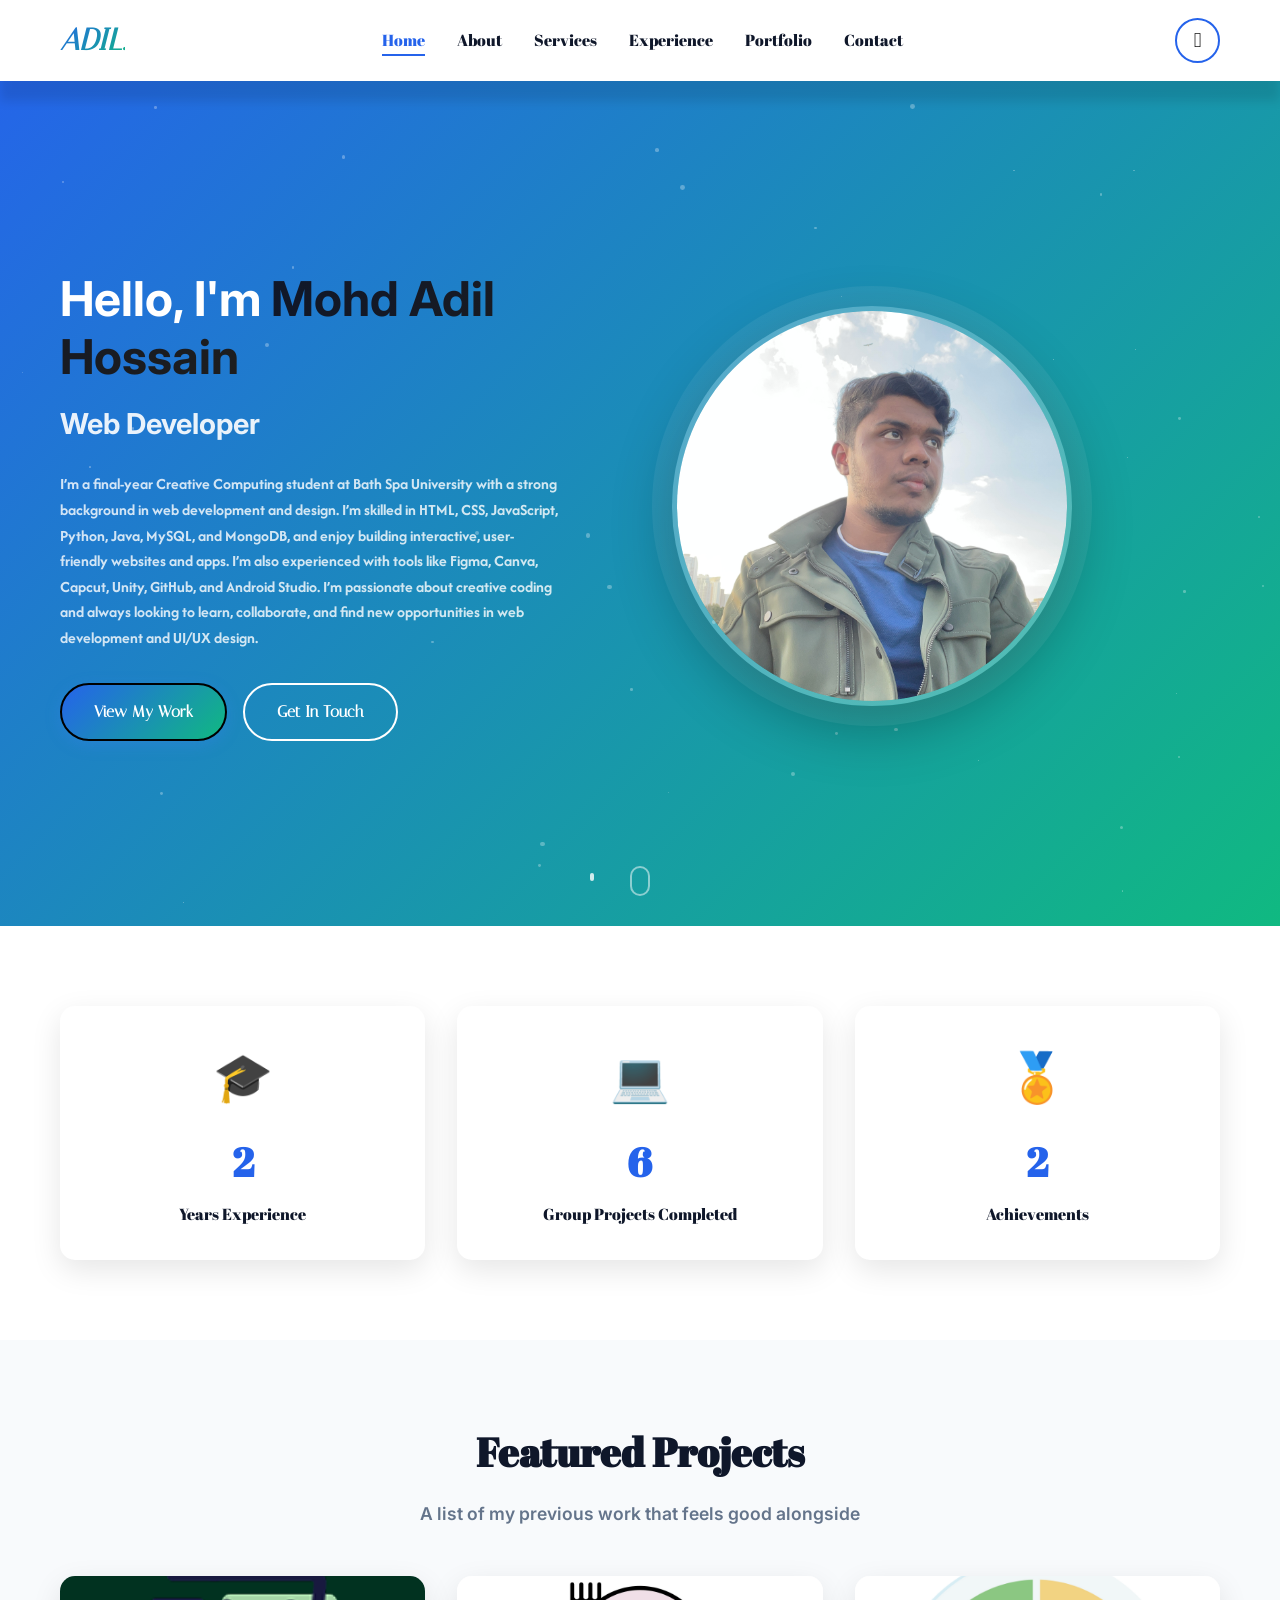
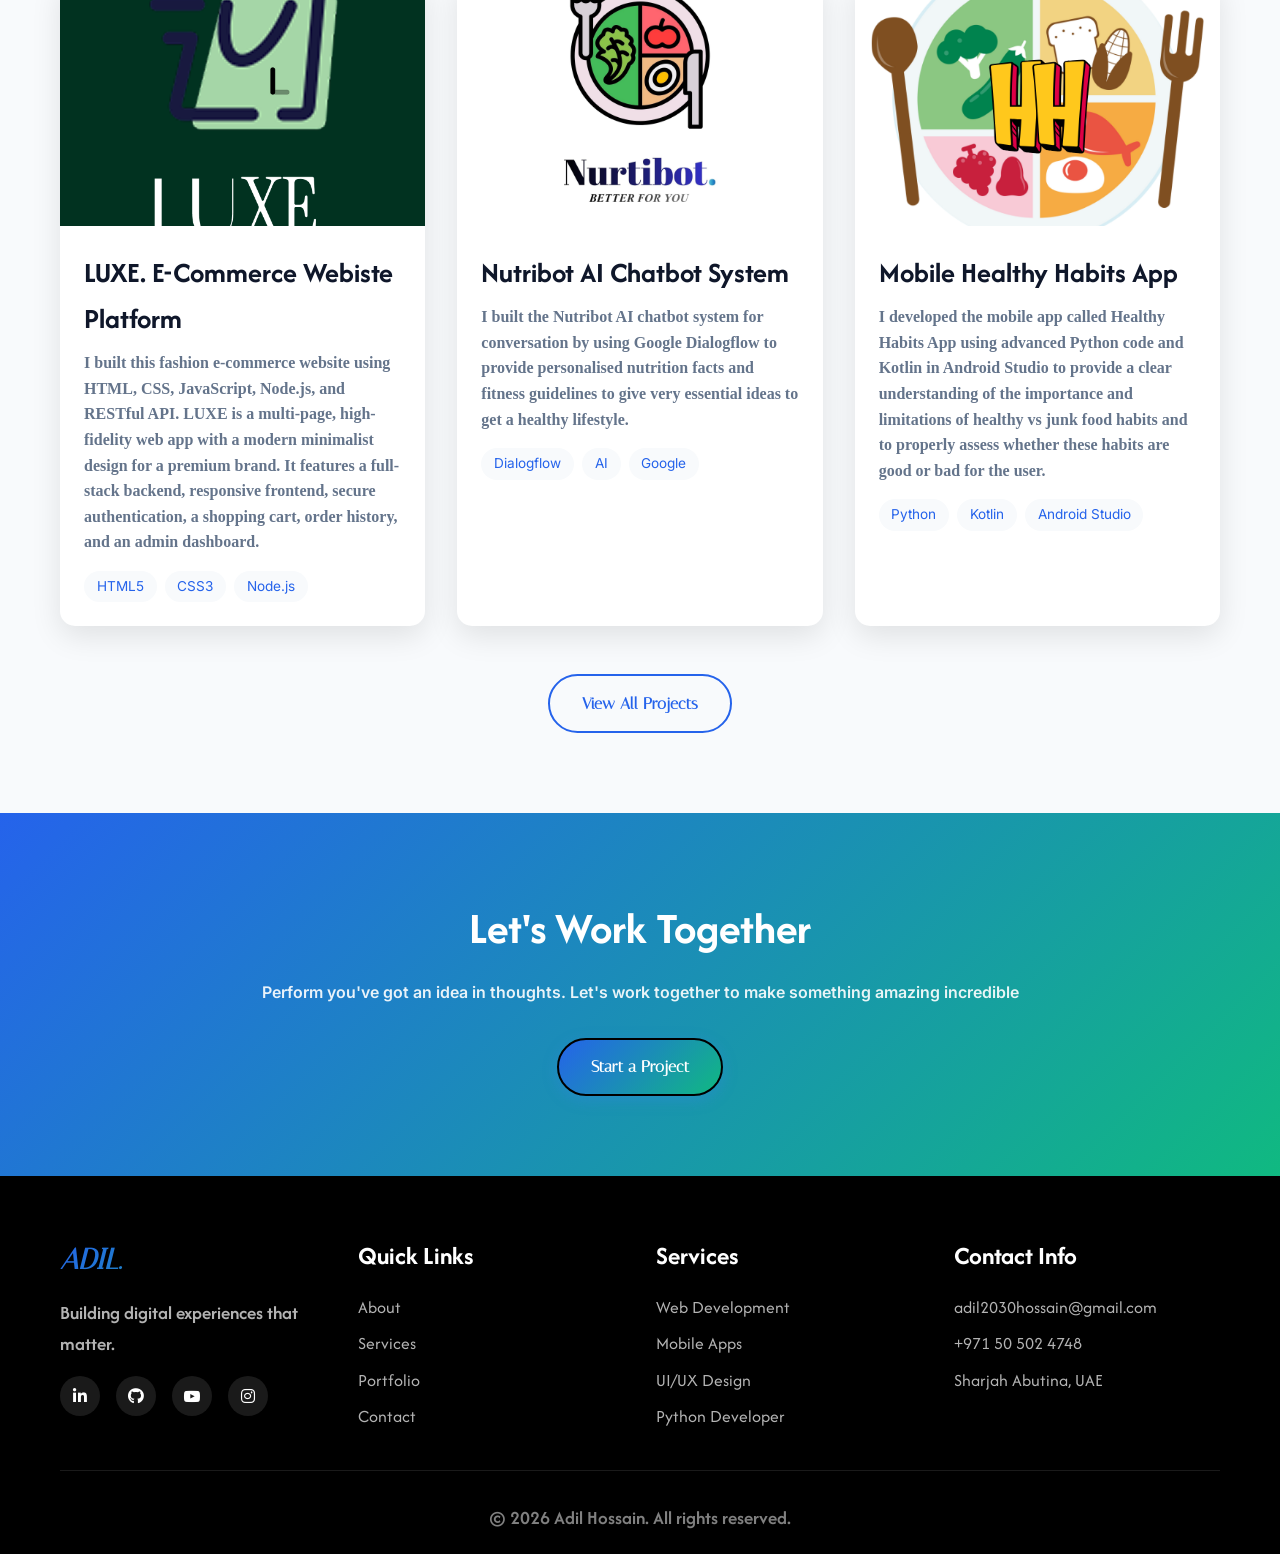
==== commit 7f9d25b4: "updates" ====
--- a/index.html
+++ b/index.html
@@ -5,6 +5,7 @@
     <meta name="viewport" content="width=device-width, initial-scale=1.0">
     <title>Adil. - Home</title>
     <link rel="stylesheet" href="css/styles.css">
+    <link rel="icon" type="image/x-icon" href="images/portfolio logo.png">
     <link rel="stylesheet" href="https://cdnjs.cloudflare.com/ajax/libs/font-awesome/6.5.1/css/all.min.css">
     <link rel="stylesheet" href="https://cdnjs.cloudflare.com/ajax/libs/font-awesome/4.7.0/css/font-awesome.min.css">"
 </head>
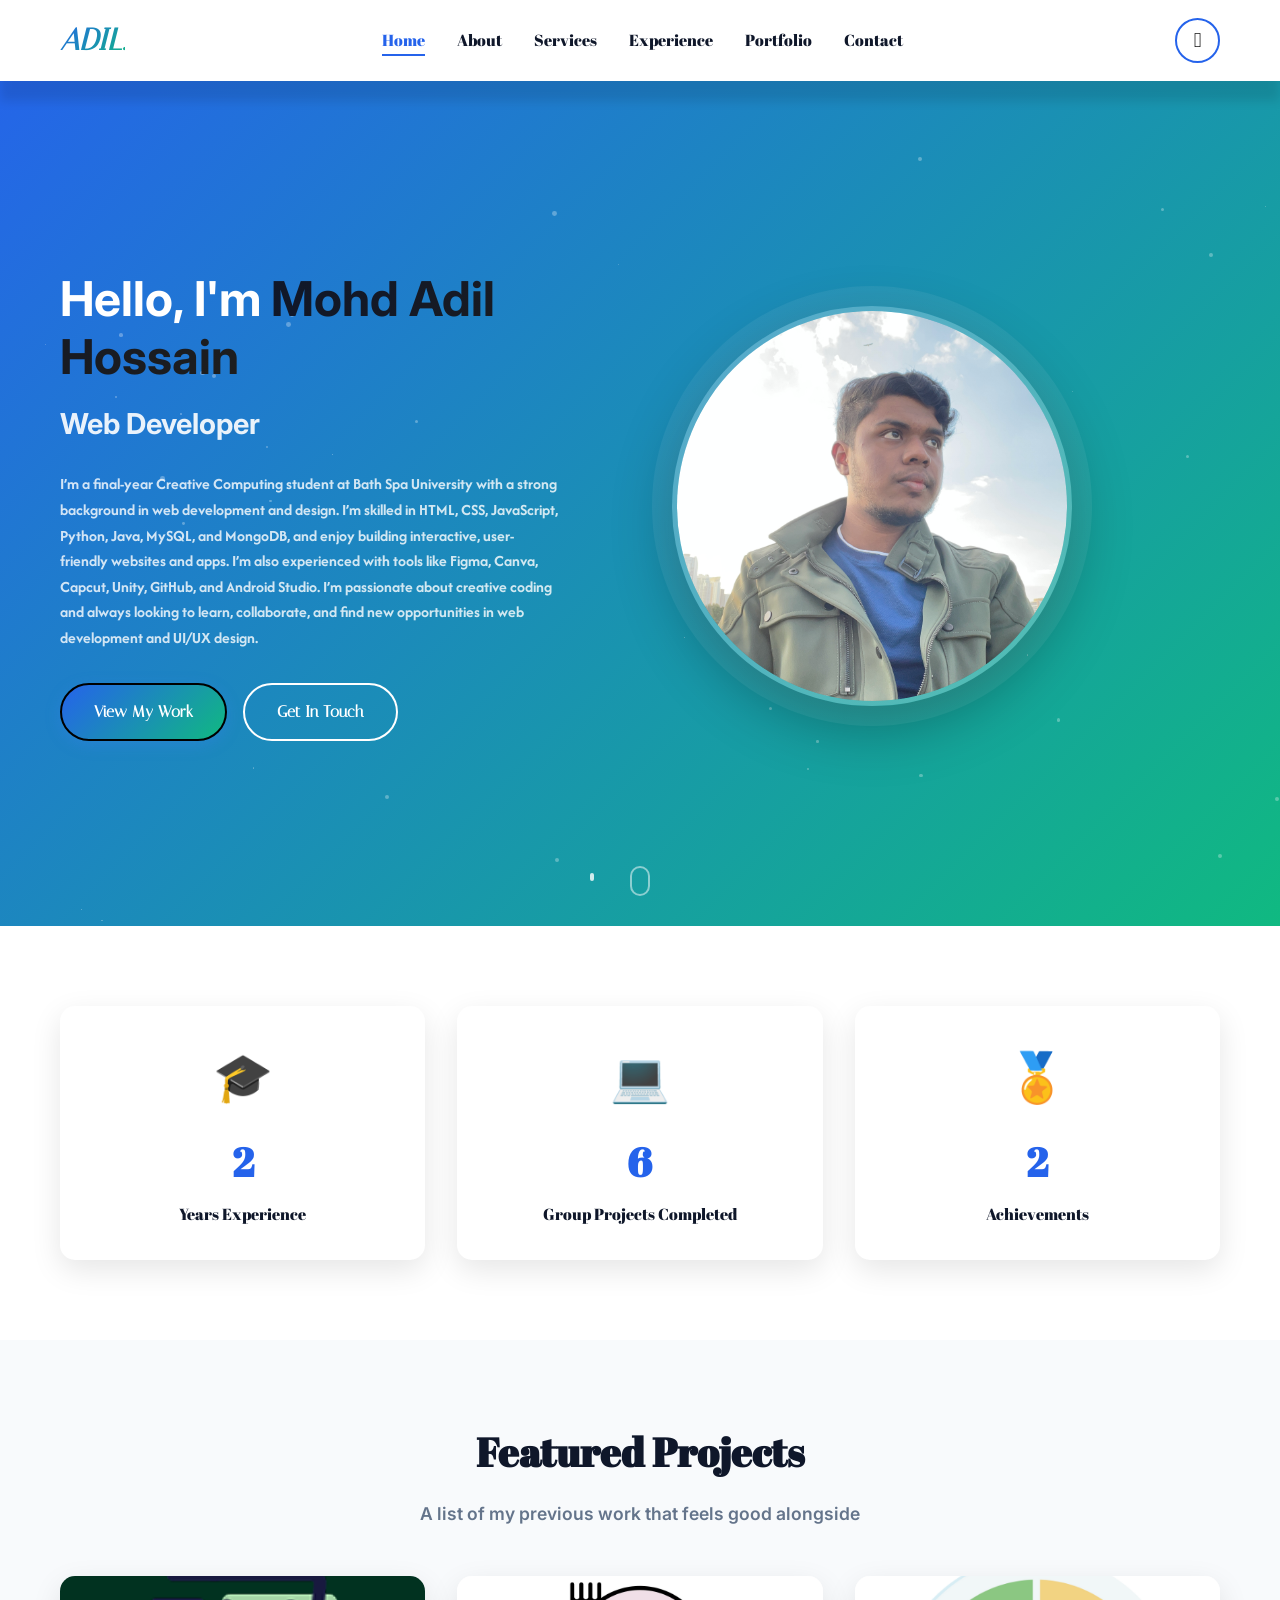
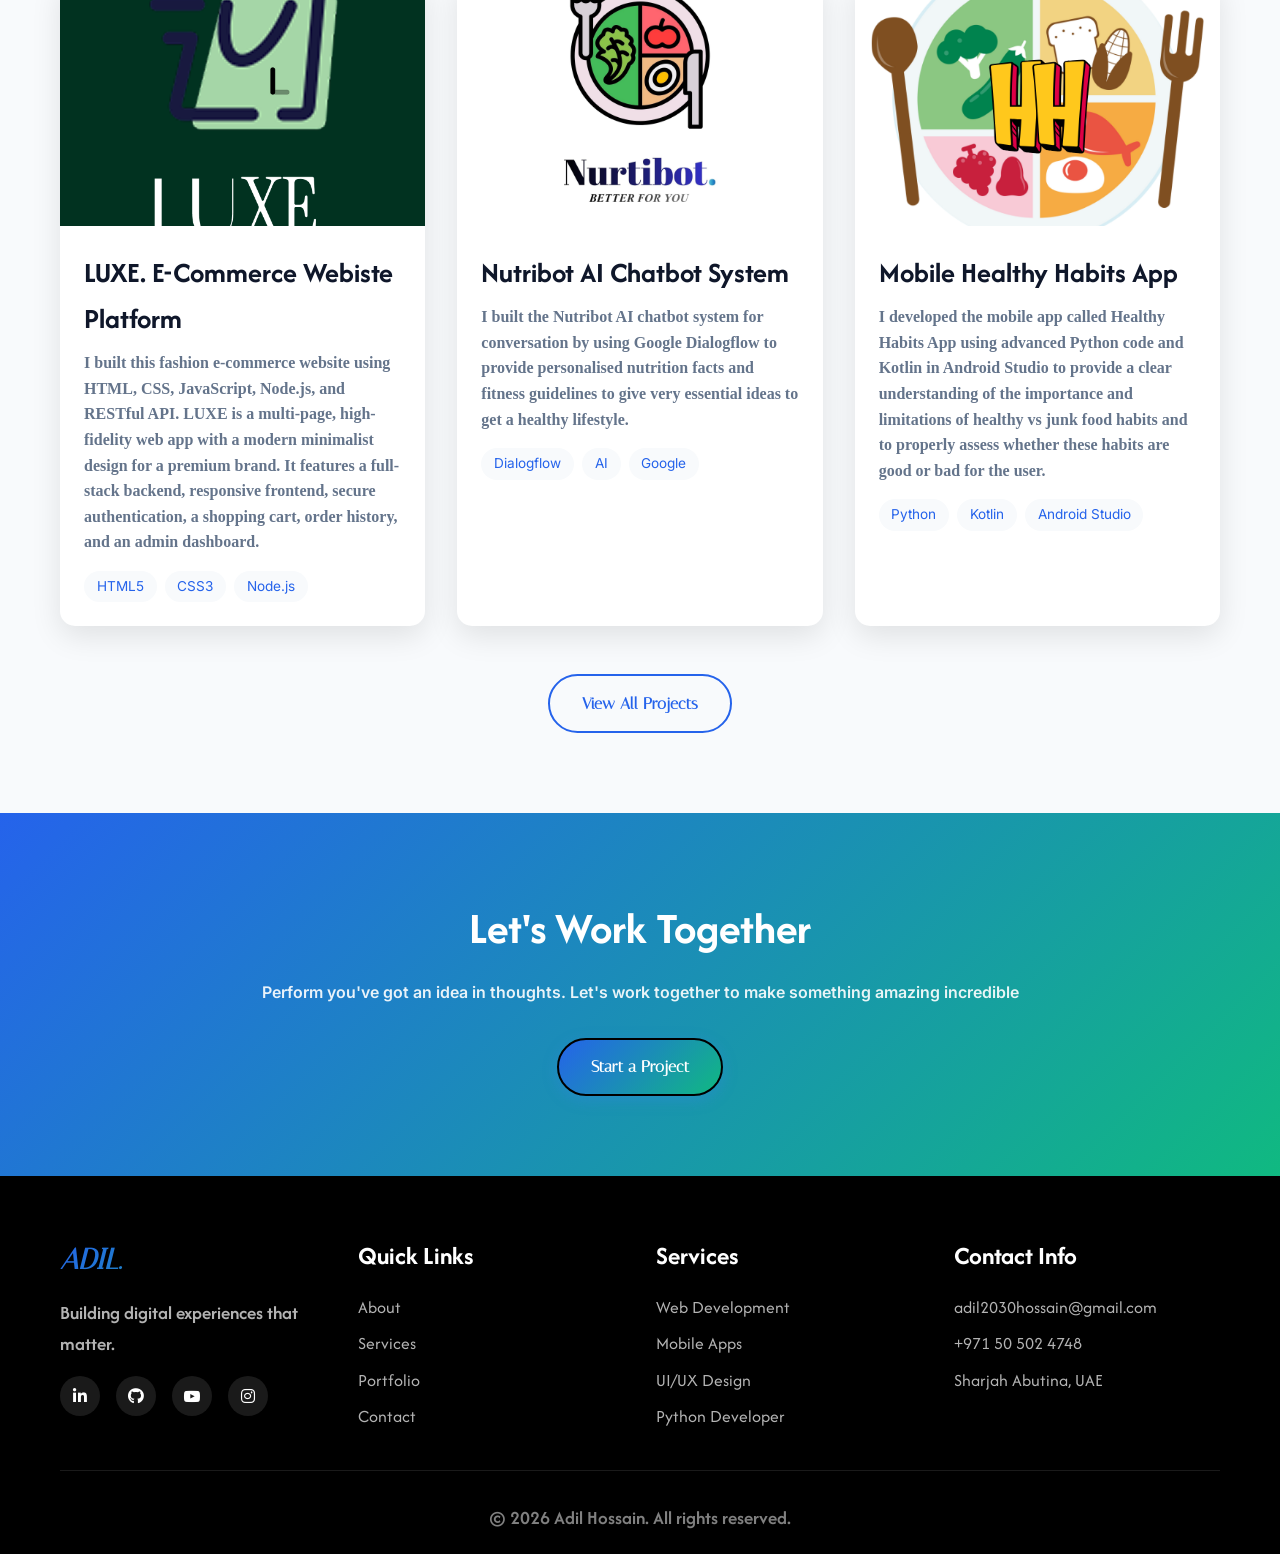
==== commit 0c84a59f: "updates" ====
--- a/index.html
+++ b/index.html
@@ -144,9 +144,9 @@
                 <!-- Project 3 -->
                 <div class="featured-card">
                     <div class="featured-image">
-                        <img src="images/hh1.png" alt="Project 2">
+                        <img src="images/hh1.png" alt="Project 3">
                         <div class="featured-overlay">
-                            <a href="https://github.com/DC-BSU-RAK/projects-collection-2025-MOHDADHIL2023" class="view-btn">View Project</a>
+                            <a href="https://github.com/MOHDADHIL2023/Healthy_Habits_Second_App" class="view-btn">View Project</a>
                         </div>
                     </div>
                     <div class="featured-content">
--- a/css/styles.css
+++ b/css/styles.css
@@ -1352,6 +1352,49 @@
     display: block;
 }
 
+/* ===== ACHIEVEMENTS ===== */
+.achievements-section {
+    padding: 80px 20px;
+    background: var(--bg-primary);
+}
+
+.achievements-grid {
+    display: flex;
+    gap: 2rem;
+    grid-template-columns: repeat(auto-fit, minmax(280px, 1fr));
+}
+
+.achievement-card {
+    background: var(--card-bg);
+    padding: 2rem;
+    border-radius: 15px;
+    text-align: center;
+    transition: transform 0.3s ease;
+    box-shadow: var(--shadow);
+}
+
+.achievement-card:hover {
+    transform: translateX(-10px);
+}
+
+.achievement-icon {
+    font-size: 3rem;
+    margin-bottom: 1rem;
+}
+
+.achievement-card h3 {
+    font-family: "Afacad", sans-serif;
+    font-size: 1.5rem;
+    margin-bottom: 0.5rem;
+    color: var(--text-dark);
+}
+
+.achievement-card p {
+    color: var(--text-light);
+    font-weight: 700;
+    font-family: Italiana, sans-serif;
+}
+
 /* ===== FOOTER ===== */
 .footer {
     background: black;
@@ -1571,9 +1614,44 @@
     .internship-grid {
         grid-template-columns: 1fr;
     }
+
+    .achievements-grid {
+        grid-template-columns: repeat(auto-fit, minmax(250px, 1fr));
+        gap: 1.5rem;
+    }
+}
+
+/* Tablet specific */
+@media (max-width: 768px) and (min-width: 601px) {
+    .achievements-grid {
+        grid-template-columns: repeat(2, 1fr);
+        gap: 1.5rem;
+    }
 }
 
 @media (max-width: 600px) {
+    .achievements-grid {
+        gap: 1rem;
+    }
+ 
+    .achievement-card {
+        padding: 1.5rem 1rem;
+    }
+ 
+    .achievement-icon {
+        font-size: 2rem;
+        margin-bottom: 0.8rem;
+    }
+ 
+    .achievement-card h3 {
+        font-size: 1.1rem;
+        margin-bottom: 0.6rem;
+    }
+ 
+    .achievement-card p {
+        font-size: 0.9rem;
+    }
+
     .hero-text h1 {
         font-size: 2rem;
     }
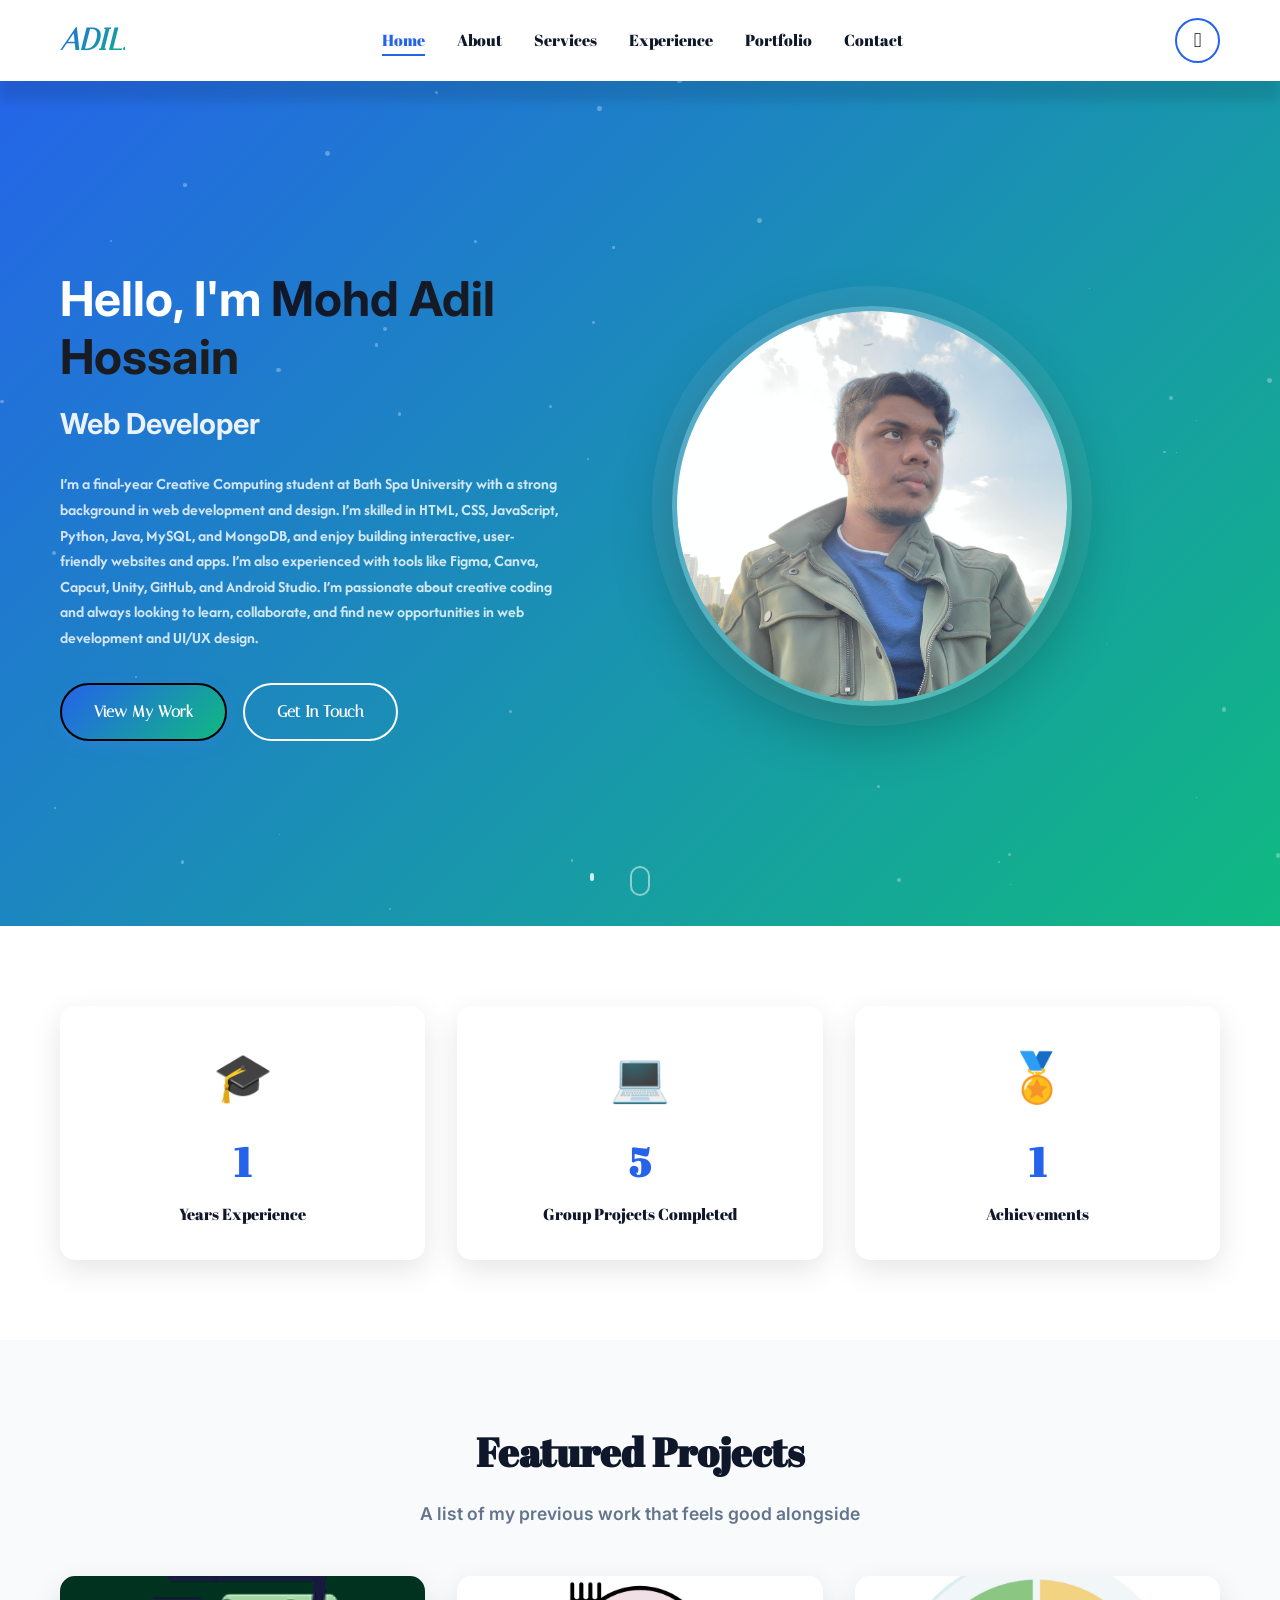
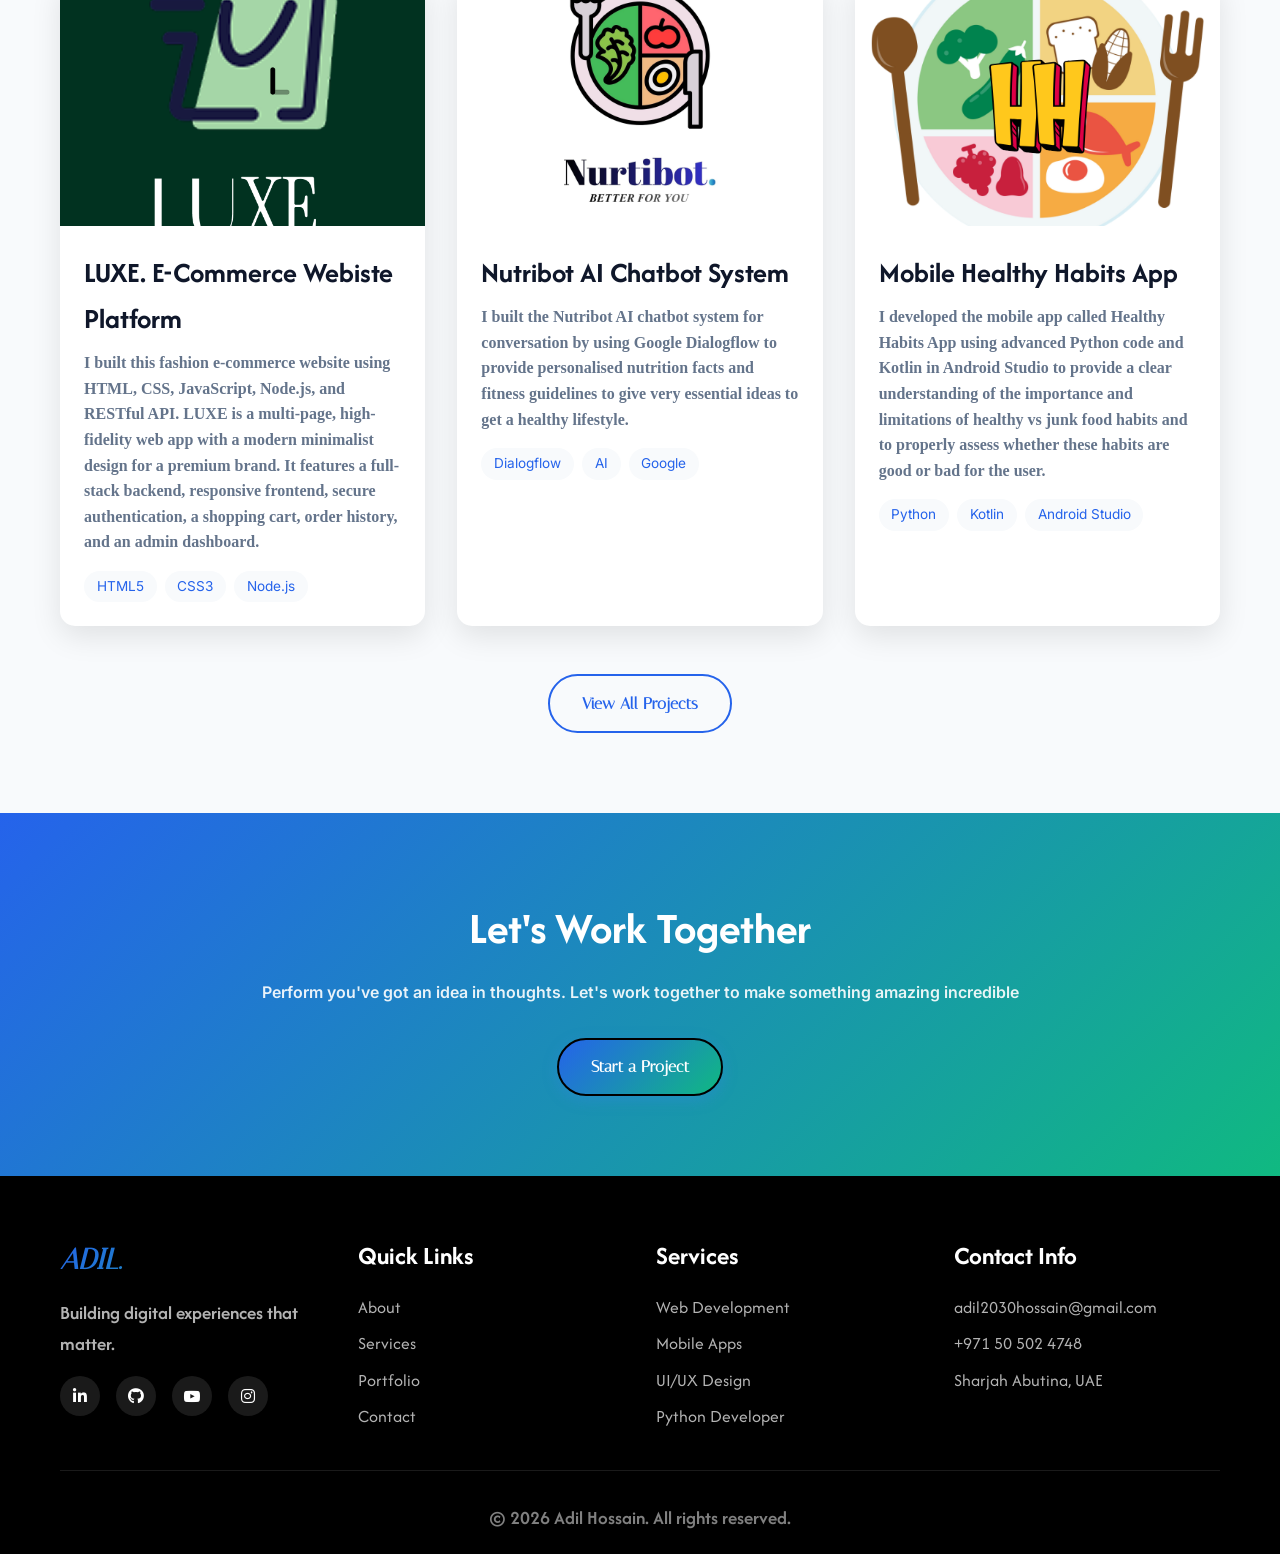
==== commit 7de11ceb: "updates" ====
--- a/index.html
+++ b/index.html
@@ -126,7 +126,7 @@
                     <div class="featured-image">
                         <img src="/images/Nurtibot.jpg" alt="Project 2">
                         <div class="featured-overlay">
-                            <a href="https://bot.dialogflow.com/28cc032a-9799-4721-a800-a01c3e913f15" class="view-btn">View Project</a>
+                            <a href="https://nutribot-chatbot-1.vercel.app/" class="view-btn">View Project</a>
                         </div>
                     </div>
                     <div class="featured-content">
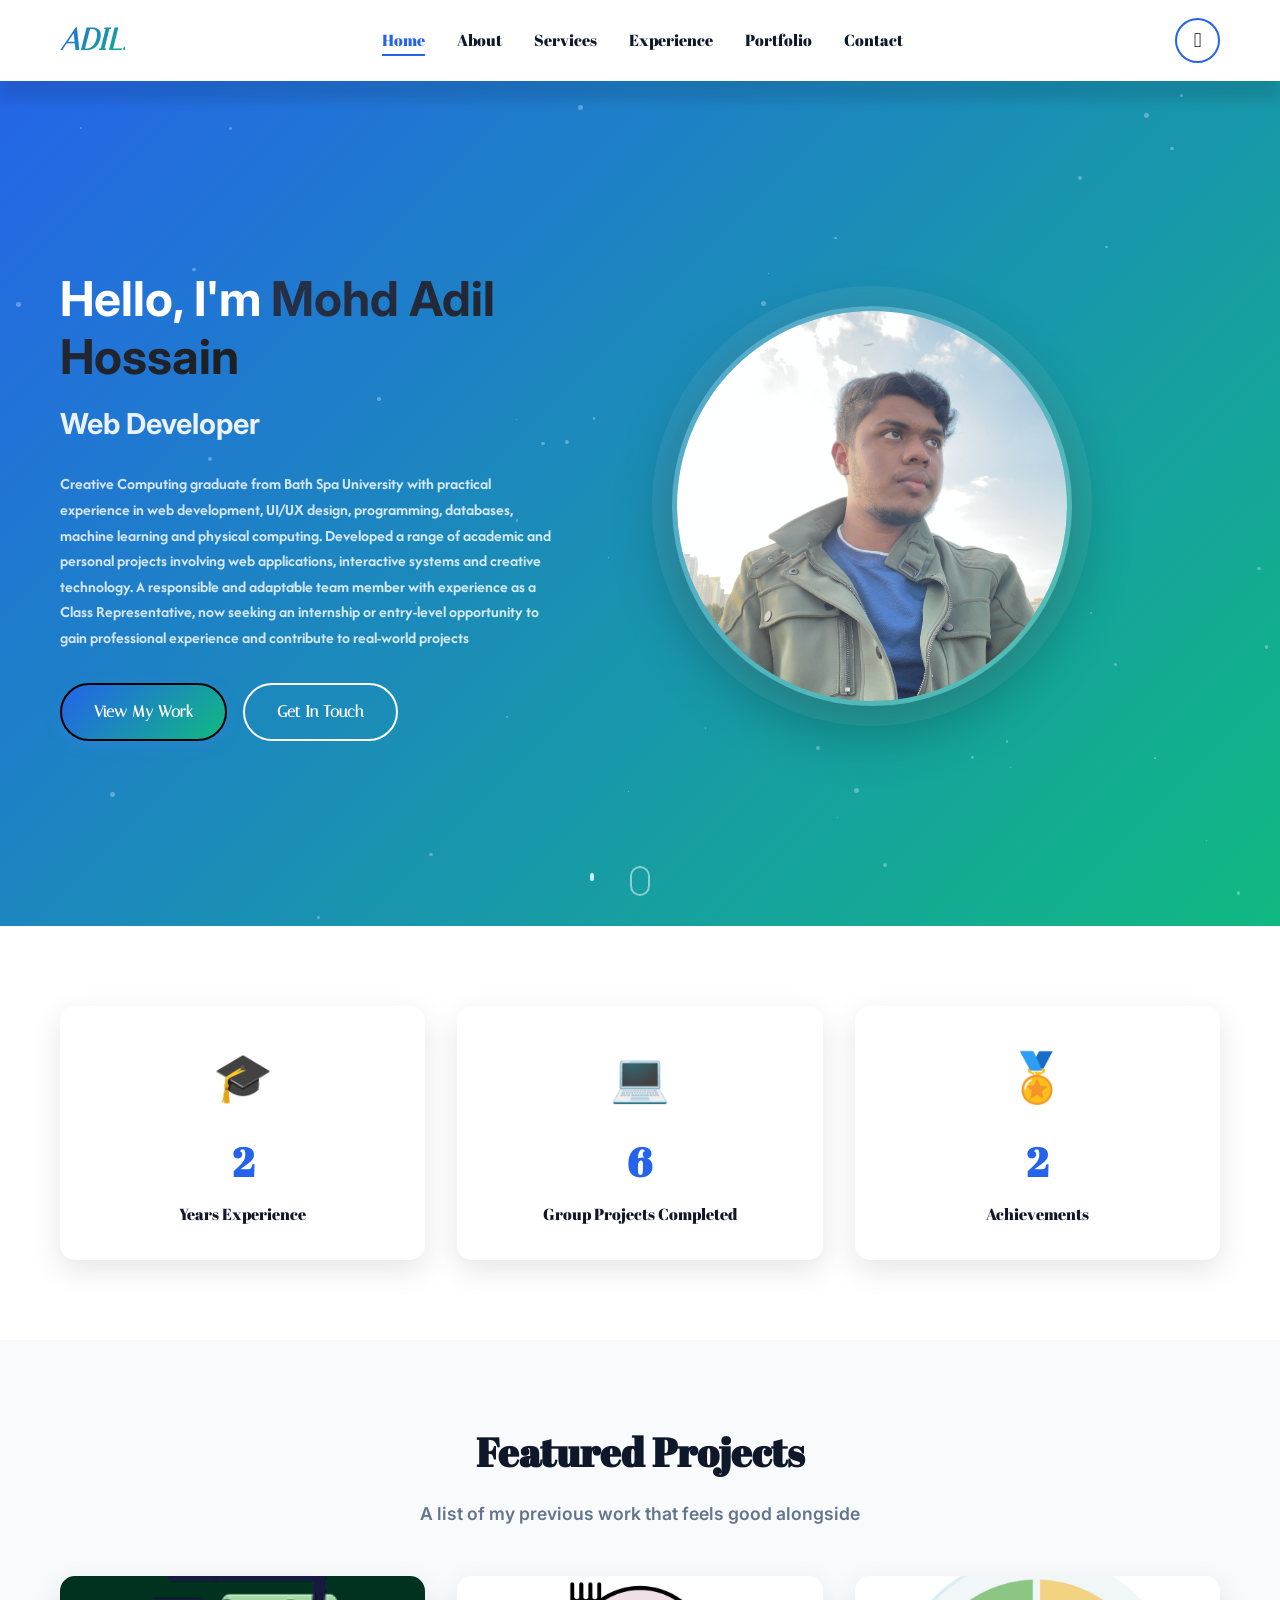
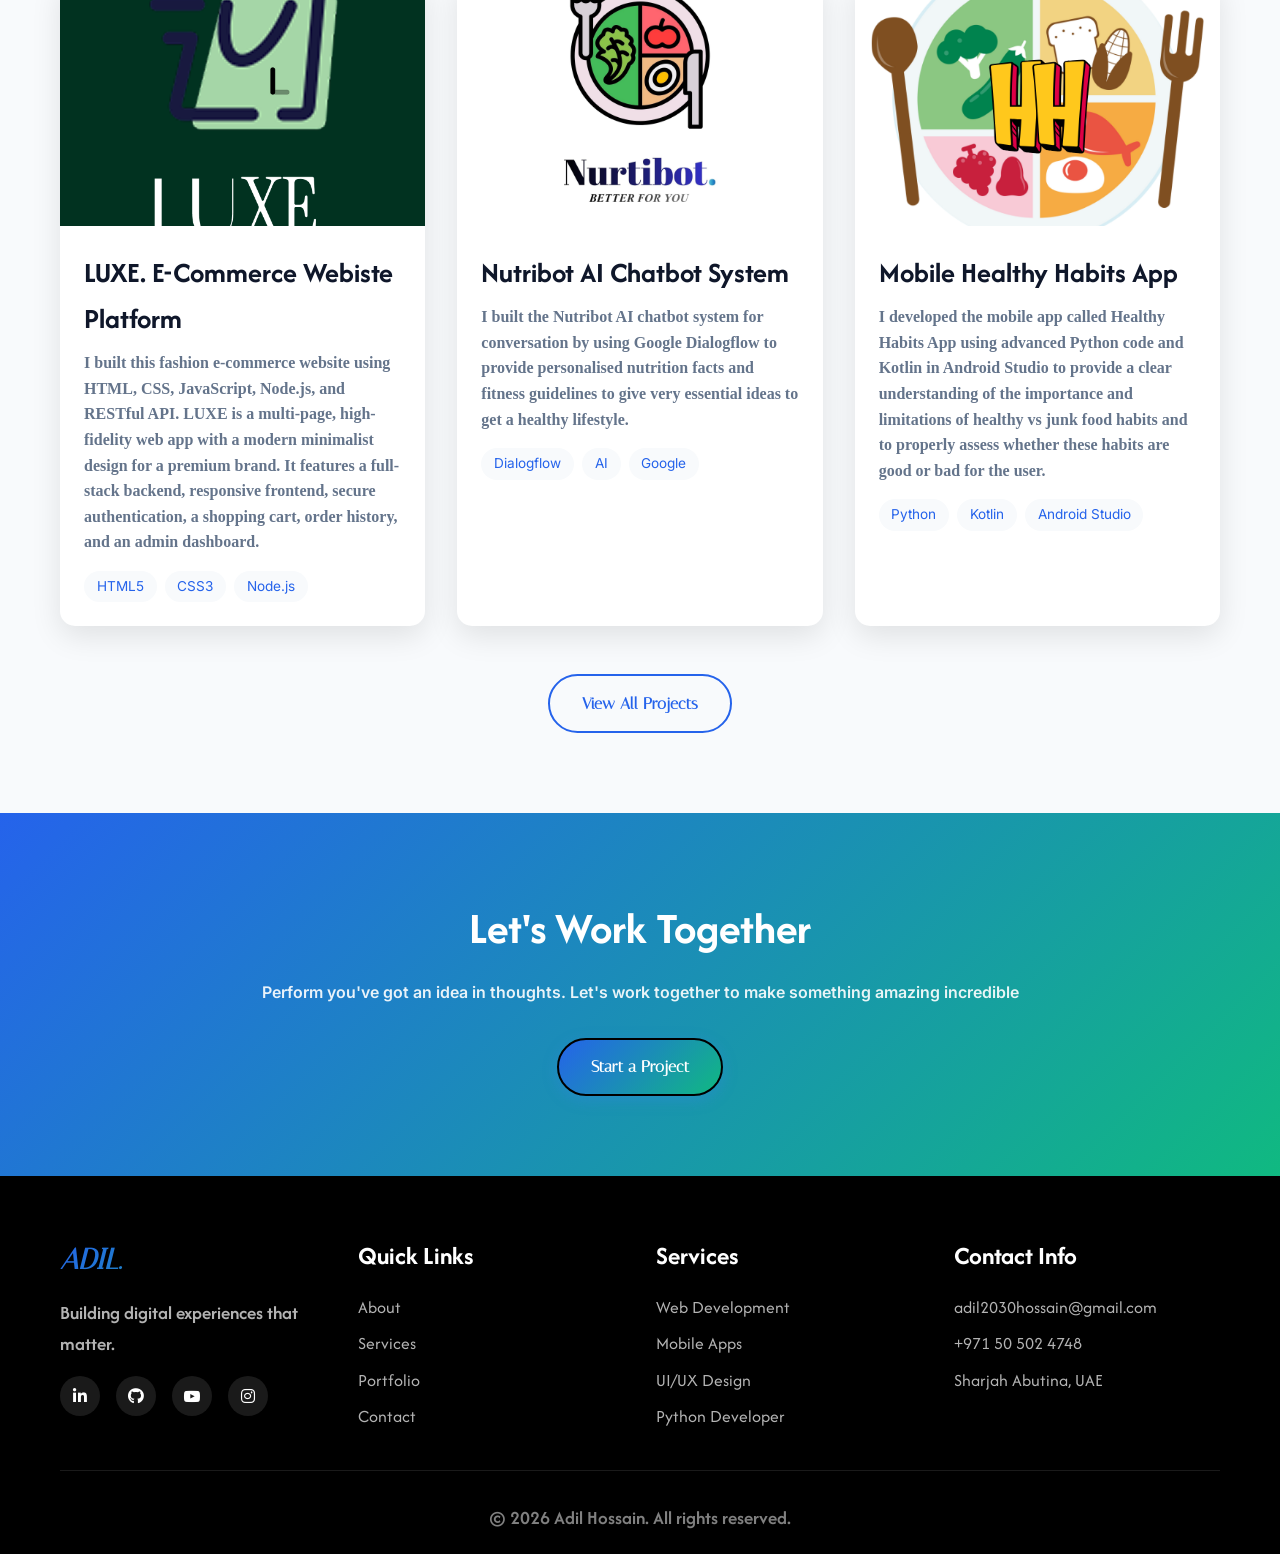
==== commit b404b95a: "UPDATES" ====
--- a/index.html
+++ b/index.html
@@ -44,10 +44,11 @@
                 <h1 class="fade-in">Hello, I'm <span class="gradient-text">Mohd Adil Hossain</span></h1>
                 <h2 class="typing-text" id="typingText"></h2>
                 <p class="hero-description fade-in-delay">
-                    I’m a final-year Creative Computing student at Bath Spa University with a strong background in web development and design. 
-                    I’m skilled in HTML, CSS, JavaScript, Python, Java, MySQL, and MongoDB, and enjoy building interactive, user-friendly websites 
-                    and apps. I’m also experienced with tools like Figma, Canva, Capcut, Unity, GitHub, and Android Studio. I’m passionate about 
-                    creative coding and always looking to learn, collaborate, and find new opportunities in web development and UI/UX design.
+                    Creative Computing graduate from Bath Spa University with practical experience in web development, UI/UX design,
+                    programming, databases, machine learning and physical computing. Developed a range of academic and personal
+                    projects involving web applications, interactive systems and creative technology. A responsible and adaptable team
+                    member with experience as a Class Representative, now seeking an internship or entry-level opportunity to gain
+                    professional experience and contribute to real-world projects
                 </p>
                 <div class="hero-buttons fade-in-delay-2">
                     <a href="pages/portfolio.html" class="btn btn-primary">View My Work</a>
--- a/css/styles.css
+++ b/css/styles.css
@@ -285,7 +285,7 @@
 }
 
 .gradient-text {
-    background: linear-gradient(135deg, #0f172a 0%, #1e1e1e 100%);
+    background: linear-gradient(135deg, #26314a 0%, #1e1e1e 100%);
     -webkit-background-clip: text;
     -webkit-text-fill-color: transparent;
 }
@@ -859,7 +859,7 @@
     margin-bottom: 0.5rem;
     font-family: "Italiana", sans-serif;
     font-size: 1rem;
-    font-weight: 500;
+    font-weight: 700;
 }
 
 .cert-year {
@@ -870,6 +870,324 @@
     border-radius: 20px;
     font-size: 0.85rem;
     font-weight: 600;
+}
+
+/* Certificate Lightbox */
+.cert-lightbox {
+    display: none;
+    position: fixed;
+    z-index: 10000;
+    left: 0;
+    top: 0;
+    width: 100%;
+    height: 100%;
+    background: rgba(0, 0, 0, 0.95);
+    backdrop-filter: blur(10px);
+    animation: fadeIn 0.3s ease;
+}
+ 
+.cert-lightbox.active {
+    display: flex;
+    align-items: center;
+    justify-content: center;
+}
+ 
+@keyframes fadeIn {
+    from { opacity: 0; }
+    to { opacity: 1; }
+}
+ 
+.lightbox-close {
+    position: absolute;
+    top: 20px;
+    right: 35px;
+    color: #fff;
+    font-size: 50px;
+    font-weight: bold;
+    cursor: pointer;
+    z-index: 10002;
+    transition: all 0.3s ease;
+    width: 50px;
+    height: 50px;
+    display: flex;
+    align-items: center;
+    justify-content: center;
+    border-radius: 50%;
+    background: rgba(255, 255, 255, 0.1);
+}
+ 
+.lightbox-close:hover {
+    background: rgba(255, 255, 255, 0.2);
+    transform: rotate(90deg);
+}
+ 
+.lightbox-nav {
+    position: absolute;
+    top: 50%;
+    transform: translateY(-50%);
+    background: rgba(255, 255, 255, 0.1);
+    border: none;
+    color: white;
+    font-size: 40px;
+    padding: 20px 25px;
+    cursor: pointer;
+    z-index: 10002;
+    transition: all 0.3s ease;
+    border-radius: 5px;
+    font-weight: bold;
+}
+ 
+.lightbox-nav:hover {
+    background: rgba(255, 255, 255, 0.2);
+    transform: translateY(-50%) scale(1.1);
+}
+ 
+.lightbox-nav.prev {
+    left: 30px;
+}
+ 
+.lightbox-nav.next {
+    right: 30px;
+}
+ 
+.lightbox-content {
+    max-width: 90%;
+    max-height: 90%;
+    display: flex;
+    flex-direction: column;
+    align-items: center;
+    gap: 1rem;
+    animation: zoomIn 0.3s ease;
+}
+ 
+@keyframes zoomIn {
+    from {
+        transform: scale(0.5);
+        opacity: 0;
+    }
+    to {
+        transform: scale(1);
+        opacity: 1;
+    }
+}
+ 
+.lightbox-content img {
+    max-width: 100%;
+    max-height: 80vh;
+    object-fit: contain;
+    border-radius: 10px;
+    box-shadow: 0 20px 60px rgba(0, 0, 0, 0.5);
+}
+ 
+.lightbox-caption {
+    color: white;
+    text-align: center;
+    font-size: 1.3rem;
+    font-weight: 600;
+    margin-top: 1rem;
+}
+ 
+.lightbox-counter {
+    color: rgba(255, 255, 255, 0.7);
+    font-size: 1rem;
+    margin-top: 0.5rem;
+}
+ 
+/* Make cert cards clickable */
+.cert-card {
+    cursor: pointer;
+}
+ 
+.cert-card:hover {
+    transform: translateY(-10px);
+    box-shadow: var(--shadow-lg);
+}
+
+/* ===== CV DOWNLOAD BANNER ===== */
+.cv-banner {
+    padding: 60px 20px;
+    background: var(--gradient);
+    position: relative;
+    overflow: hidden;
+}
+ 
+.cv-banner::before {
+    content: '';
+    position: absolute;
+    top: -50%;
+    right: -10%;
+    width: 300px;
+    height: 300px;
+    background: rgba(255, 255, 255, 0.1);
+    border-radius: 50%;
+    animation: float 6s ease-in-out infinite;
+}
+ 
+.cv-banner::after {
+    content: '';
+    position: absolute;
+    bottom: -30%;
+    left: -5%;
+    width: 200px;
+    height: 200px;
+    background: rgba(255, 255, 255, 0.08);
+    border-radius: 50%;
+    animation: float 8s ease-in-out infinite reverse;
+}
+ 
+.cv-banner-content {
+    display: flex;
+    justify-content: space-between;
+    align-items: center;
+    gap: 2rem;
+    position: relative;
+    z-index: 1;
+    max-width: 1000px;
+    margin: 0 auto;
+}
+ 
+.cv-banner-text {
+    display: flex;
+    align-items: center;
+    gap: 1.5rem;
+    color: white;
+}
+ 
+.cv-banner-icon {
+    font-size: 4rem;
+    line-height: 1;
+    animation: bounce 2s ease-in-out infinite;
+}
+ 
+@keyframes bounce {
+    0%, 100% {
+        transform: translateY(0);
+    }
+    50% {
+        transform: translateY(-10px);
+    }
+}
+ 
+.cv-banner-text h2 {
+    font-size: 2rem;
+    font-family: "Afacad", sans-serif;
+    margin-bottom: 0.5rem;
+    color: white;
+}
+ 
+.cv-banner-text p {
+    font-size: 1.2rem;
+    opacity: 0.95;
+    font-weight: 700;
+    font-family: "Italiana", sans-serif;
+    margin: 0;
+}
+ 
+.cv-banner-actions {
+    flex-shrink: 0;
+}
+ 
+.cv-download-btn {
+    display: inline-flex;
+    align-items: center;
+    gap: 0.8rem;
+    padding: 1rem 2.5rem;
+    background: white;
+    font-family: "Afacad", sans-serif;
+    color: var(--primary);
+    text-decoration: none;
+    border-radius: 50px;
+    font-weight: 700;
+    font-size: 1.1rem;
+    box-shadow: 0 10px 30px rgba(0, 0, 0, 0.2);
+    transition: all 0.3s ease;
+    position: relative;
+    overflow: hidden;
+}
+ 
+.cv-download-btn::before {
+    content: '';
+    position: absolute;
+    top: 50%;
+    left: 50%;
+    width: 0;
+    height: 0;
+    border-radius: 50%;
+    background: rgba(37, 99, 235, 0.1);
+    transform: translate(-50%, -50%);
+    transition: width 0.6s, height 0.6s;
+}
+ 
+.cv-download-btn:hover::before {
+    width: 300px;
+    height: 300px;
+}
+ 
+.cv-download-btn:hover {
+    transform: translateY(-5px);
+    box-shadow: 0 15px 40px rgba(0, 0, 0, 0.3);
+    background: #f0f9ff;
+}
+ 
+.download-icon {
+    font-size: 1.5rem;
+    animation: downloadPulse 2s ease-in-out infinite;
+}
+ 
+@keyframes downloadPulse {
+    0%, 100% {
+        transform: translateY(0);
+    }
+    50% {
+        transform: translateY(3px);
+    }
+}
+ 
+.cv-download-btn span {
+    position: relative;
+    z-index: 1;
+}
+ 
+/* Download Notification */
+.download-notification {
+    position: fixed;
+    top: 100px;
+    right: -300px;
+    background: var(--card-bg);
+    color: var(--text-dark);
+    padding: 1rem 1.5rem;
+    border-radius: 10px;
+    box-shadow: 0 10px 30px rgba(0, 0, 0, 0.2);
+    display: flex;
+    align-items: center;
+    gap: 1rem;
+    z-index: 10000;
+    font-family: "Afacad", sans-serif;
+    transition: right 0.3s ease;
+    border-left: 4px solid var(--secondary);
+}
+ 
+.download-notification.show {
+    right: 20px;
+}
+ 
+.notification-icon {
+    width: 30px;
+    height: 30px;
+    background: var(--secondary);
+    color: white;
+    border-radius: 50%;
+    font-family: "Afacad", sans-serif;
+    display: flex;
+    align-items: center;
+    justify-content: center;
+    font-weight: bold;
+    font-size: 1.2rem;
+}
+ 
+.notification-text {
+    font-weight: 600;
+    font-size: 0.95rem;
 }
 
 /* ===== SERVICES ===== */
@@ -1559,7 +1877,7 @@
         padding: 2rem 0;
         border-top: 1px solid var(--primary);
     }
-
+ 
     .body.dark-mode .nav-menu {
         box-shadow: 0 10px 27px rgba(255, 255, 255, 0.1);
     }
@@ -1567,60 +1885,82 @@
     .nav-menu.active {
         left: 0;
     }
-
+ 
     .hamburger {
         display: flex;
     }
-
+ 
     .hero-content {
         grid-template-columns: 1fr;
         text-align: center;
     }
-
+ 
     .hero-text h1 {
         font-size: 2.5rem;
     }
-
+ 
     .image-wrapper {
         width: 300px;
         height: 300px;
         margin: 0 auto;
     }
-
+ 
     .about-grid {
         grid-template-columns: 1fr;
     }
-
+ 
     .timeline::before {
         left: 30px;
     }
-
+ 
     .timeline-item.left, 
     .timeline-item.right {
         padding-left: 80px;
         padding-right: 0;
         text-align: left;
     }
-
+ 
     .timeline-icon {
         left: 30px;
         transform: translateX(0);
     }
-
+ 
     .contact-grid {
         grid-template-columns: 1fr;
     }
-
+ 
     .internship-grid {
         grid-template-columns: 1fr;
     }
-
+ 
     .achievements-grid {
         grid-template-columns: repeat(auto-fit, minmax(250px, 1fr));
         gap: 1.5rem;
     }
-}
-
+ 
+    .cv-banner-content {
+        flex-direction: column;
+        text-align: center;
+    }
+ 
+    .cv-banner-text {
+        flex-direction: column;
+        text-align: center;
+    }
+ 
+    .cv-banner-icon {
+        font-size: 3rem;
+    }
+ 
+    .cv-banner-text h2 {
+        font-size: 1.8rem;
+    }
+ 
+    .cv-banner-text p {
+        font-size: 1rem;
+    }
+}
+ 
 /* Tablet specific */
 @media (max-width: 768px) and (min-width: 601px) {
     .achievements-grid {
@@ -1628,7 +1968,7 @@
         gap: 1.5rem;
     }
 }
-
+ 
 @media (max-width: 600px) {
     .achievements-grid {
         gap: 1rem;
@@ -1651,23 +1991,74 @@
     .achievement-card p {
         font-size: 0.9rem;
     }
-
+ 
+    .cv-banner {
+        padding: 40px 20px;
+    }
+ 
+    .cv-banner-icon {
+        font-size: 2.5rem;
+    }
+ 
+    .cv-banner-text h2 {
+        font-size: 1.5rem;
+    }
+ 
+    .cv-banner-text p {
+        font-size: 0.95rem;
+    }
+ 
+    .cv-download-btn {
+        padding: 0.9rem 2rem;
+        font-size: 1rem;
+    }
+ 
+    .download-icon {
+        font-size: 1.3rem;
+    }
+ 
+    .lightbox-nav {
+        font-size: 30px;
+        padding: 15px 20px;
+    }
+ 
+    .lightbox-nav.prev {
+        left: 10px;
+    }
+ 
+    .lightbox-nav.next {
+        right: 10px;
+    }
+ 
+    .lightbox-close {
+        top: 10px;
+        right: 10px;
+        font-size: 40px;
+        width: 40px;
+        height: 40px;
+    }
+ 
+    .lightbox-caption {
+        font-size: 1rem;
+        padding: 0 1rem;
+    }
+ 
     .hero-text h1 {
         font-size: 2rem;
     }
-
+ 
     .typing-text {
         font-size: 1.3rem;
     }
-
+ 
     .page-header h1 {
         font-size: 2rem;
     }
-
+ 
     .section-header h2 {
         font-size: 2rem;
     }
-
+ 
     .btn {
         padding: 0.7rem 1.5rem;
         font-size: 0.9rem;
